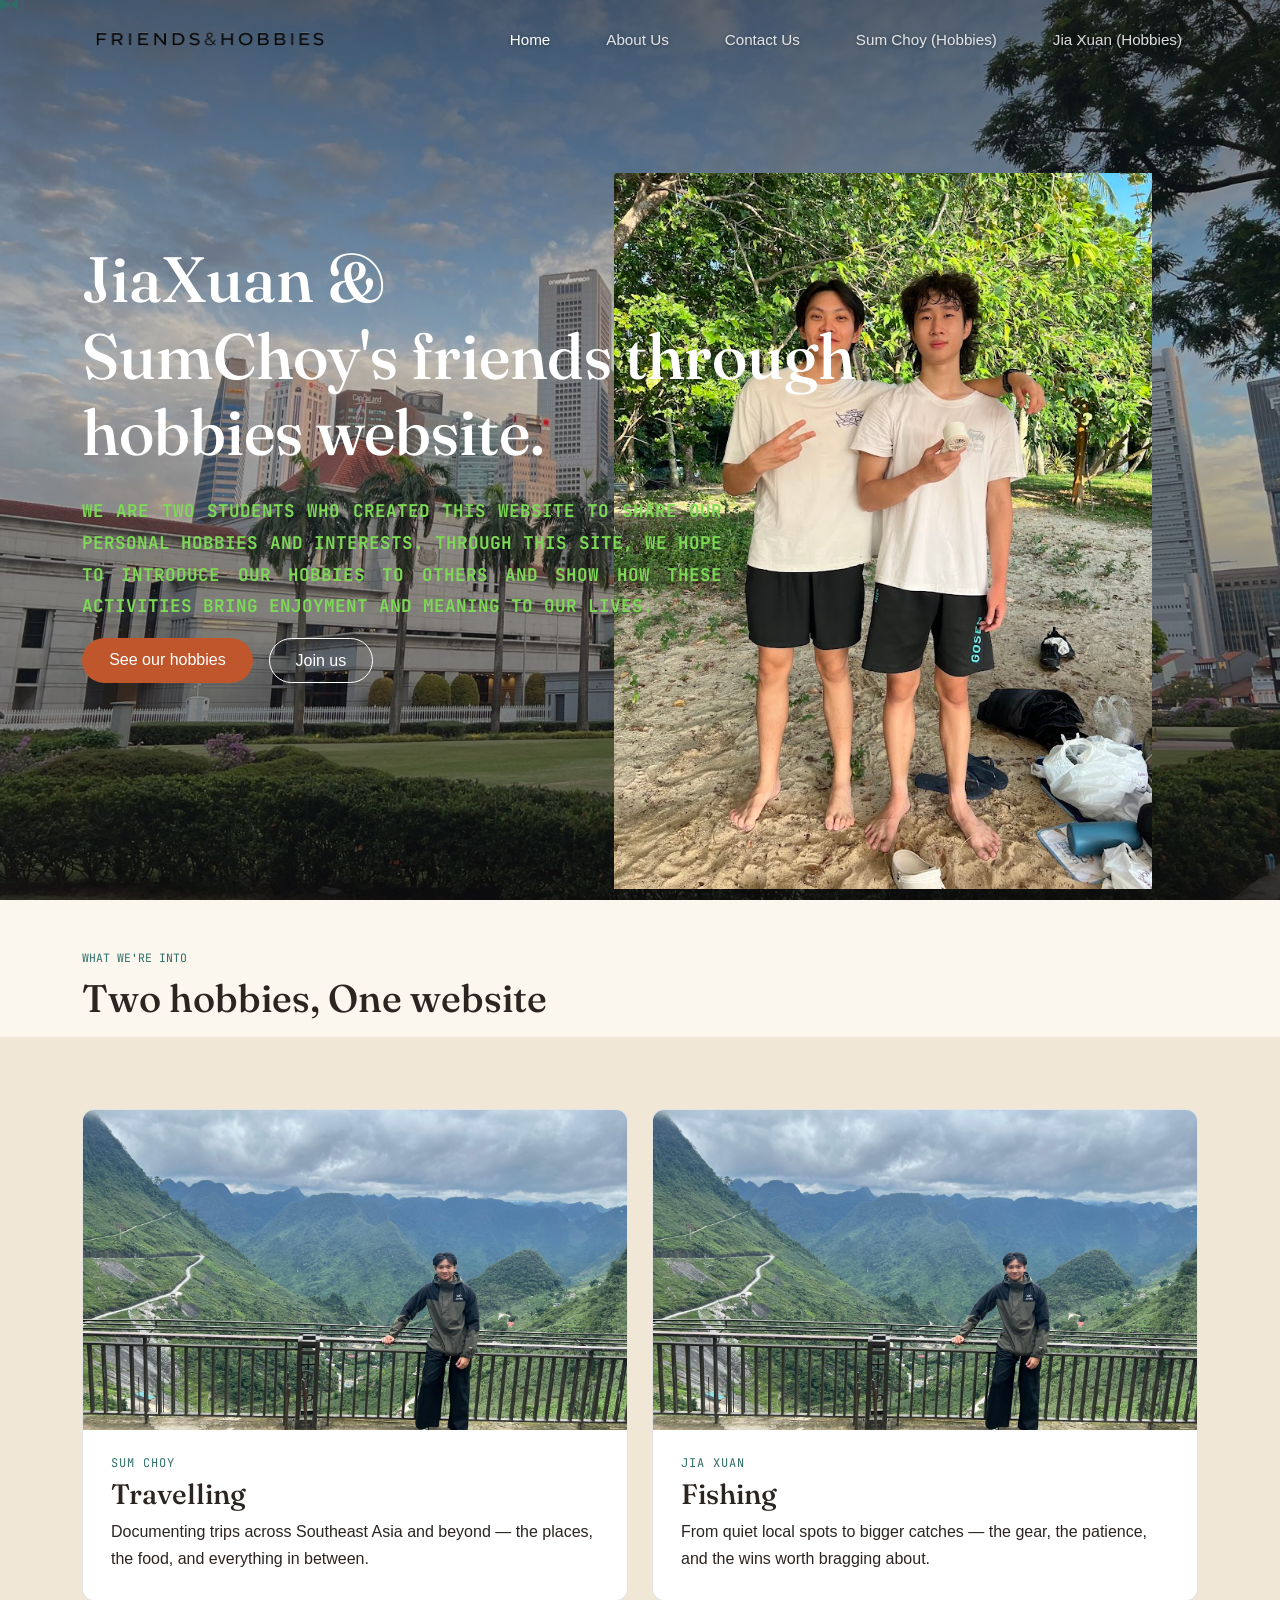
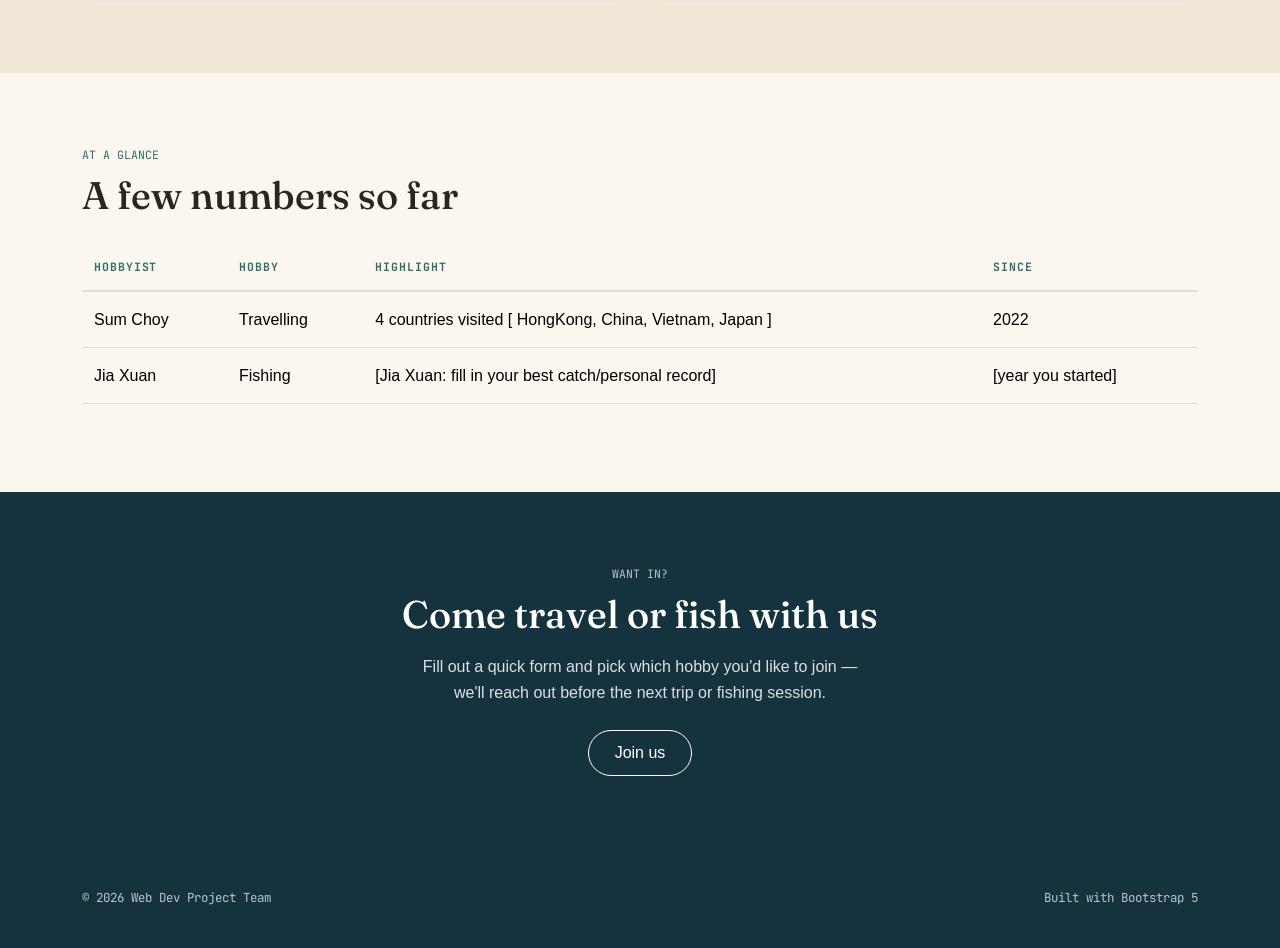
==== index.html @ ef0fe99a "sending latest website files" ====
<!DOCTYPE html>
<html lang="en">
<head>
    <meta charset="UTF-8">
    <meta name="viewport" content="width=device-width, initial-scale=1.0">
    <title>Our Travel Hobby Site</title>

    <!-- Bootstrap 5 -->
    <link href="https://cdn.jsdelivr.net/npm/bootstrap@5.3.3/dist/css/bootstrap.min.css" rel="stylesheet">
    <!-- Fonts -->
    <link rel="preconnect" href="https://fonts.googleapis.com">
    <link href="https://fonts.googleapis.com/css2?family=Fraunces:wght@500;600;700&family=Inter:wght@400;500;600&family=JetBrains+Mono:wght@400;500&display=swap" rel="stylesheet">
    <!-- This line links your HTML to your CSS stylesheet -->
    <link rel="stylesheet" href="css/style.css">
</head>
<body>

    <header>
<nav class="navbar navbar-expand-lg navbar-wl fixed-top py-3">
  <div class="container d-flex align-items-center justify-content-between">

    <!-- LOGO — top-left box -->
    <a class="navbar-brand d-flex align-items-center gap-2" href="index.html">
      <img src="assets\Logo_friends&hobbies.svg" alt="Friends & Hobbies logo" class="navbar-logo">
      
    </a>

    <button class="navbar-toggler" type="button" data-bs-toggle="collapse" data-bs-target="#navMenu" aria-label="Toggle navigation">
      <span class="navbar-toggler-icon"></span>
    </button>

    <!-- ALL NAV LINKS — grouped together in one box, top-right -->
    <div class="collapse navbar-collapse justify-content-end" id="navMenu">
      <div class="navbar-nav nav-links-group">
        <a href="index.html" class="nav-link active">Home</a>
        <a href="about.html" class="nav-link">About Us</a>
        <a href="contact.html" class="nav-link">Contact Us</a>
        <a href="sumchoy-hobbies(1).html" class="nav-link">Sum Choy (Hobbies)</a>
        <a href="jiaxuan-hobbies(1).html" class="nav-link">Jia Xuan (Hobbies)</a>
      </div>
    </div>

  </div>
</nav>
    </header>

<main>

  <!-- ===== HERO + STATS + INTRO HEADING — one continuous background ===== -->
  <div class="intro-block">

  <header class="hero-fullpage">
  <div class="hero-fullpage-overlay"></div>
  <img src="assets\jiaxuan-sumchoy.jpg" alt="Sum Choy and Jia Xuan" class="hero-photo-insert">
  <div class="container hero-fullpage-content">
    <h1 class="my-4">JiaXuan &<br>SumChoy's friends through<br>hobbies website.</h1>
    <p class="manifesto-text">
      <span>We are two students who created this website to share our
      personal hobbies and interests. Through this site, we hope to
      introduce our hobbies to others and show how these activities bring
      enjoyment and meaning to our lives.</span>
    </p>
    <div class="d-flex gap-3 flex-wrap">
      <a href="sumchoy-hobbies(1).html" class="btn btn-wl-primary">See our hobbies</a>
      <a href="contact.html" class="btn btn-wl-outline-light">Join us</a>
    </div>
  </div>
</header>

    <!-- STATS STRIP — no separate background anymore, just spacing -->
    <!-- HOBBIES INTRO -->
<div class="container pb-3 pt-5">
  <p class="eyebrow mb-2">What we're into</p>
  <h2 class="mb-0">Two hobbies, One website</h2>
</div>

</div> <!-- closes .intro-block -->

<!-- ===== HOBBY CARDS — clickable, lead to each person's page ===== -->
<section class="section section-panel">
  <div class="container">
    <div class="row g-4">

      <!-- SUM CHOY — TRAVELLING -->
      <div class="col-md-6">
        <div class="hobby-card position-relative">
          <img src="assets\sumchoy - assets\image\Vietnam\vietnam-landscape.jpeg" alt="Sum Choy travelling">
          <div class="hobby-card-body">
            <div class="loc">Sum Choy</div>
            <h3 class="mt-1 mb-2">Travelling</h3>
            <p class="text-muted-custom mb-0">
              Documenting trips across Southeast Asia and beyond — the
              places, the food, and everything in between.
            </p>
            <a href="sumchoy-hobbies(1).html" class="stretched-link"></a>
          </div>
        </div>
      </div>

      <!-- JIA XUAN — FISHING -->
      <div class="col-md-6">
        <div class="hobby-card position-relative">
          <img src="assets\sumchoy - assets\image\Vietnam\vietnam-landscape.jpeg" alt="Jia Xuan fishing">
          <div class="hobby-card-body">
            <div class="loc">Jia Xuan</div>
            <h3 class="mt-1 mb-2">Fishing</h3>
            <p class="text-muted-custom mb-0">
              From quiet local spots to bigger catches — the gear, the
              patience, and the wins worth bragging about.
            </p>
            <a href="jiaxuan-hobbies(1).html" class="stretched-link"></a>
          </div>
        </div>
      </div>

    </div>
  </div>
</section>

<!-- ===== QUICK STATS TABLE ===== -->
<section class="section">
  <div class="container">
    <p class="eyebrow mb-2">At a glance</p>
    <h2 class="mb-4">A few numbers so far</h2>
    <div class="table-responsive">
      <table class="table table-wl">
        <thead>
          <tr>
            <th scope="col">Hobbyist</th>
            <th scope="col">Hobby</th>
            <th scope="col">Highlight</th>
            <th scope="col">Since</th>
          </tr>
        </thead>
        <tbody>
          <tr>
            <td>Sum Choy</td>
            <td>Travelling</td>
            <td>4 countries visited [ HongKong, China, Vietnam, Japan ]</td>
            <td>2022</td>
          </tr>
          <tr>
            <td>Jia Xuan</td>
            <td>Fishing</td>
            <td>[Jia Xuan: fill in your best catch/personal record]</td>
            <td>[year you started]</td>
          </tr>
        </tbody>
      </table>
    </div>
  </div>
</section>

<!-- ===== JOIN CTA BANNER ===== -->
<section class="cta-banner">
  <div class="container text-center">
    <p class="eyebrow mb-2" style="color: rgba(255,255,255,0.7);">Want in?</p>
    <h2 class="mb-3" style="color: #fff;">Come travel or fish with us</h2>
    <p class="mb-4" style="color: rgba(255,255,255,0.85); max-width: 50ch; margin-left: auto; margin-right: auto;">
      Fill out a quick form and pick which hobby you'd like to join — we'll
      reach out before the next trip or fishing session.
    </p>
    <a href="contact.html" class="btn btn-wl-outline-light">Join us</a>
  </div>
</section>

</main>

<footer class="footer-wl">
    <div class="container d-flex flex-wrap justify-content-between gap-2">
      <span>&copy; 2026 Web Dev Project Team</span>
      <span>Built with Bootstrap 5</span>
    </div>
</footer>

<script src="https://cdn.jsdelivr.net/npm/bootstrap@5.3.3/dist/js/bootstrap.bundle.min.js"></script>
<script src="js/main.js"></script>
<script src="js/manifesto.js"></script>
<script src="js/nav-scramble.js"></script>
<script src="js/fish-cursor.js"></script>
</body>
</html>
---- css/style.css ----
:root {
  --bg: #FBF6EE;
  --bg-panel: #F1E7D6;
  --ink: #2B2420;
  --ink-muted: #6E6255;
  --terracotta: #C0562C;
  --teal: #2F6E68;
  --card-bg: #fff;
  --border: rgba(43,36,32,0.12);
  --nav-blue: #1F4A5C;
  --nav-blue-dark: #14333F;
  --font-display: "Fraunces", Georgia, serif;
  --font-body: "Work Sans", sans-serif;
  --font-mono: "JetBrains Mono", monospace;
}

body {
  margin: 0;
  background: var(--bg);
  color: var(--ink);
  font-family: var(--font-body);
  line-height: 1.65;
}

a { color: var(--terracotta); }

h1, h2, h3 {
  font-family: var(--font-display);
  color: var(--ink);
}
h1 { font-size: clamp(2.4rem, 5vw, 4rem); }
h2 { font-size: clamp(1.7rem, 3vw, 2.4rem); }

.eyebrow {
  font-family: var(--font-mono);
  font-size: 0.72rem;
  text-transform: uppercase;
  color: var(--teal);
}

.navbar-wl {
  height: 80px;
  overflow: visible;
  background: transparent;   /* was var(--nav-blue) */
  border-bottom: none;       /* removes the terracotta separator line */
  position: fixed;           /* floats over the photo instead of pushing content down */
}
.navbar-wl .navbar-brand { color: #fff !important; font-family: var(--font-display); }
.navbar-wl .navbar-brand span { color: #fff; }
.navbar-wl .nav-link {
  color: rgba(255,255,255,0.85) !important;
  text-shadow: 0 1px 4px rgba(0,0,0,0.4);
}
.navbar-wl .nav-link.active,
.navbar-wl .nav-link:hover { color: #fff !important; }

.hero { padding: 6.5rem 0 5rem; }

.section { padding: 4.5rem 0; }
.section-panel { background: var(--bg-panel); }

.card-wl {
  background: var(--card-bg);
  border: 1px solid var(--border);
  border-radius: 12px;
  overflow: hidden;
}
.card-wl img { width: 100%; height: 220px; object-fit: cover; }
.card-wl .card-body { padding: 1.25rem 1.4rem 1.5rem; }
.card-wl .loc { font-family: var(--font-mono); font-size: 0.72rem; color: var(--teal); }

.stat { text-align: center; }
.stat .figure { font-family: var(--font-display); font-size: 2.4rem; color: var(--terracotta); }
.stat .label { font-family: var(--font-mono); font-size: 0.72rem; color: var(--ink-muted); }

.btn-wl-primary {
  background: var(--terracotta);
  color: #fff;
  border: none;
  padding: 0.65rem 1.7rem;
  border-radius: 999px;
}
.btn-wl-outline {
  background: transparent;
  border: 1.5px solid var(--ink);
  color: var(--ink);
  padding: 0.6rem 1.6rem;
  border-radius: 999px;
}

.footer-wl {
  background: var(--nav-blue-dark);
  color: #B9C6C8;
  padding: 2.5rem 0;
  font-family: var(--font-mono);
  font-size: 0.78rem;
}

.logo-img {
  height: 150px;        /* Increased height to make it clearly visible */
  width: auto;         /* Keeps proper proportions */
  max-height: 150px;   /* Prevents navbar clipping */
  display: block;
  object-fit: contain;
}

.manifesto-text {
  font-family: var(--font-mono);
  font-weight: 700;
  text-transform: uppercase;
  text-align: justify;
  text-justify: inter-word;
  font-size: 1.1rem;
  line-height: 1.8;
  max-width: 640px;
  color: var(--ink);
}
.manifesto-text p {
  margin-bottom: 2.5rem;
  letter-spacing: -0.02em;
  opacity: 0.4;
  transition: letter-spacing 0.8s ease, opacity 0.8s ease;
}
.manifesto-text p.in-view {
  letter-spacing: 0.01em;
  opacity: 1;
}

.nav-links-group {
  display: flex;
  align-items: center;
  gap: 1.5rem;
  border: none;
  border-radius: 0;
  padding: 0;
}
.nav-links-group .nav-link {
  margin-left: 0;
  font-size: 0.95rem;
}

/* Keep the navbar itself a fixed, normal height */
.navbar-wl {
  height: 80px;
  overflow: visible; /* lets the logo poke out without stretching this bar */
}
.navbar-wl .container {
  height: 100%;
}

/* Big logo, without growing the navbar around it */
.navbar-logo {
  height: 170px;
  width: auto;
  display: block;
  position: relative;
  z-index: 10;
}

.hero-fullpage {
  position: relative;
  height: 100vh;
  width: 100%;
  background-image: url("../assets/singapore-landscape.jpeg");
  background-size: cover;
  background-position: center;
  display: flex;
  align-items: center;
  overflow: hidden;
}

.hero-fullpage-overlay {
  position: absolute;
  inset: 0;
  background: linear-gradient(180deg, rgba(20,15,10,0.55) 0%, rgba(20,15,10,0.25) 40%, rgba(20,15,10,0.6) 100%);
  z-index: 1;
}

.hero-fullpage-content {
  position: relative;
  z-index: 2;
  color: #fff;
}
.hero-fullpage-content h1 { color: #fff; }
.hero-fullpage-content .stamp {
  color: #fff;
  border-color: rgba(255,255,255,0.6);
}

.btn-wl-outline-light {
  background: transparent;
  border: 1.5px solid #fff;
  color: #fff;
  padding: 0.6rem 1.6rem;
  border-radius: 999px;
}
.btn-wl-outline-light:hover {
  border-color: var(--terracotta);
  color: var(--terracotta);
}

/* Photo positioned roughly where the buildings sit, right side of hero */
.hero-photo-insert {
  position: absolute;
  right: 10%;
  bottom: 0;
  height: 82%;
  width: auto;
  max-width: 42%;
  object-fit: contain;
  z-index: 2;
}

/* Make sure text stays above both the overlay and the inserted photo */
.hero-fullpage-content {
  z-index: 3;
}
.hero-fullpage-content .manifesto-text,
.hero-fullpage-content .manifesto-text p {
  color: #7ED957; /* light green */
}

.hobby-card {
  background: var(--card-bg);
  border: 1px solid var(--border);
  border-radius: 12px;
  overflow: hidden;
  transition: transform .2s ease, box-shadow .2s ease;
}
.hobby-card:hover {
  transform: translateY(-4px);
  box-shadow: 0 14px 32px rgba(43, 36, 32, 0.14);
}
.hobby-card img {
  width: 100%;
  height: 320px;
  object-fit: cover;
  display: block;
}
.hobby-card-body {
  padding: 1.5rem 1.75rem 1.75rem;
}
.hobby-card .loc {
  font-family: var(--font-mono);
  font-size: 0.75rem;
  text-transform: uppercase;
  letter-spacing: 0.08em;
  color: var(--teal);
}
.table-wl {
  --bs-table-bg: transparent;
  color: var(--ink);
}
.table-wl thead th {
  font-family: var(--font-mono);
  font-size: 0.72rem;
  letter-spacing: 0.08em;
  text-transform: uppercase;
  color: var(--teal);
  border-bottom: 2px solid var(--border);
}
.table-wl td, .table-wl th {
  border-color: var(--border);
  vertical-align: middle;
  padding: 0.9rem 0.75rem;
}

.cta-banner {
  background: var(--nav-blue-dark);
  padding: 4.5rem 0;
}
/* Default nav state — light text over the hero photo */
.navbar-wl {
  transition: background-color 0.3s ease;
}

/* Once scrolled past the hero — dark text + subtle background so it stays readable */
.navbar-wl {
  transition: background-color 0.3s ease;
}

.navbar-wl--scrolled {
  background-color: rgba(251, 246, 238, 0.92) !important;
  backdrop-filter: blur(6px);
}
.navbar-wl--scrolled .navbar-brand,
.navbar-wl--scrolled .navbar-brand span {
  color: var(--ink) !important;
}
.navbar-wl--scrolled .nav-link {
  color: var(--ink) !important;
  text-shadow: none;
}
.navbar-wl--scrolled .nav-link:hover,
.navbar-wl--scrolled .nav-link.active {
  color: var(--terracotta) !important;
}

.scramble-char {
  color: var(--terracotta);
}
.nav-links-group .nav-link {
  display: inline-block;
  text-decoration: none;
}
.nav-links-group .nav-link:hover,
.nav-links-group .nav-link:focus {
  text-decoration: none;
}
.scramble-char {
  color: var(--terracotta);
  font-family: var(--font-mono);
  text-decoration: none;
}
.nav-links-group .nav-link {
  display: inline-block;
  text-decoration: none;
  white-space: nowrap;
  overflow: hidden;
  box-sizing: content-box;
}

/* Hide the default cursor site-wide while the fish cursor is active */
.fish-cursor-active,
.fish-cursor-active * {
  cursor: none !important;
}

.fish-cursor {
  position: fixed;
  top: 0;
  left: 0;
  pointer-events: none;
  z-index: 9999;
  will-change: transform;
}

.water-droplet {
  position: fixed;
  top: 0;
  left: 0;
  width: 6px;
  height: 6px;
  background: rgba(47, 110, 104, 0.5); /* your --teal color */
  border-radius: 50%;
  pointer-events: none;
  z-index: 9998;
  transform: translate(-50%, -50%);
  animation: droplet-fade 0.9s ease-out forwards;
}

@keyframes droplet-fade {
  0% {
    opacity: 0.7;
    transform: translate(-50%, -50%) scale(1);
  }
  100% {
    opacity: 0;
    transform: translate(-50%, -50%) scale(0.2);
  }
}
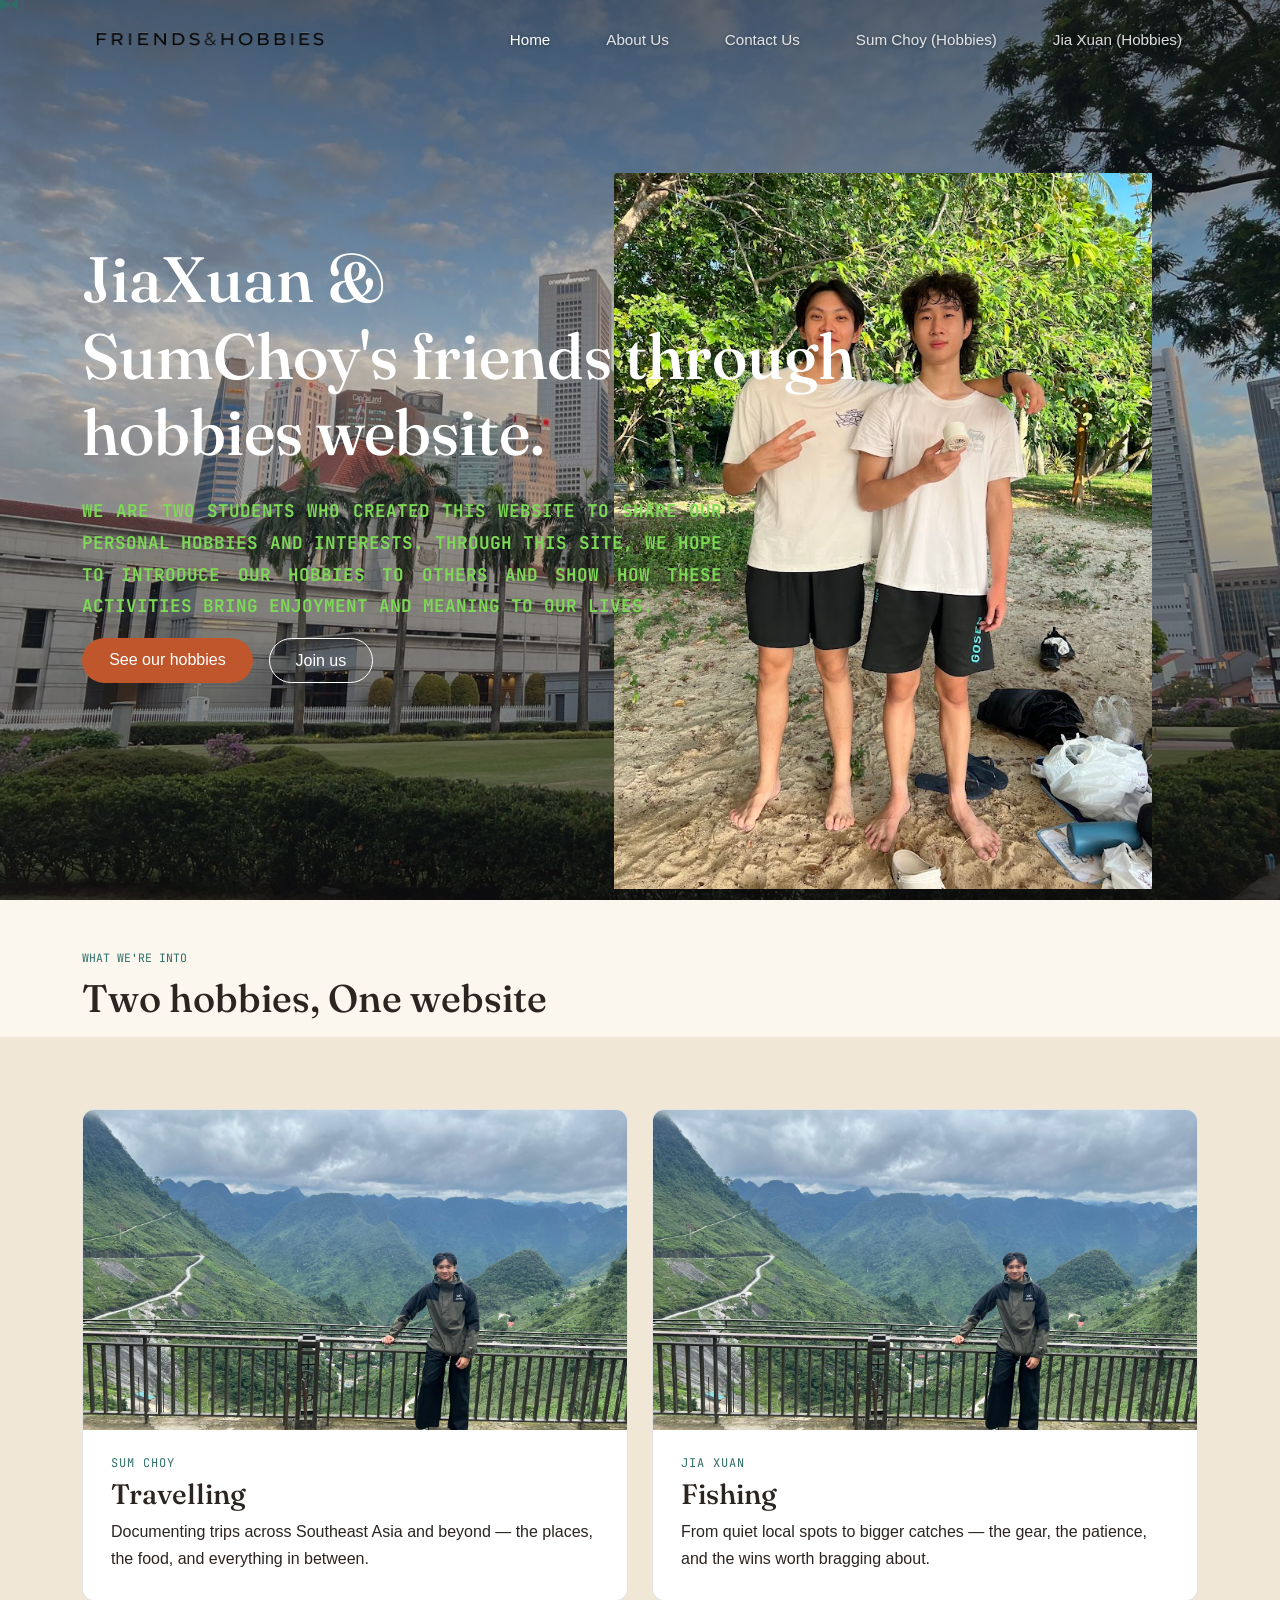
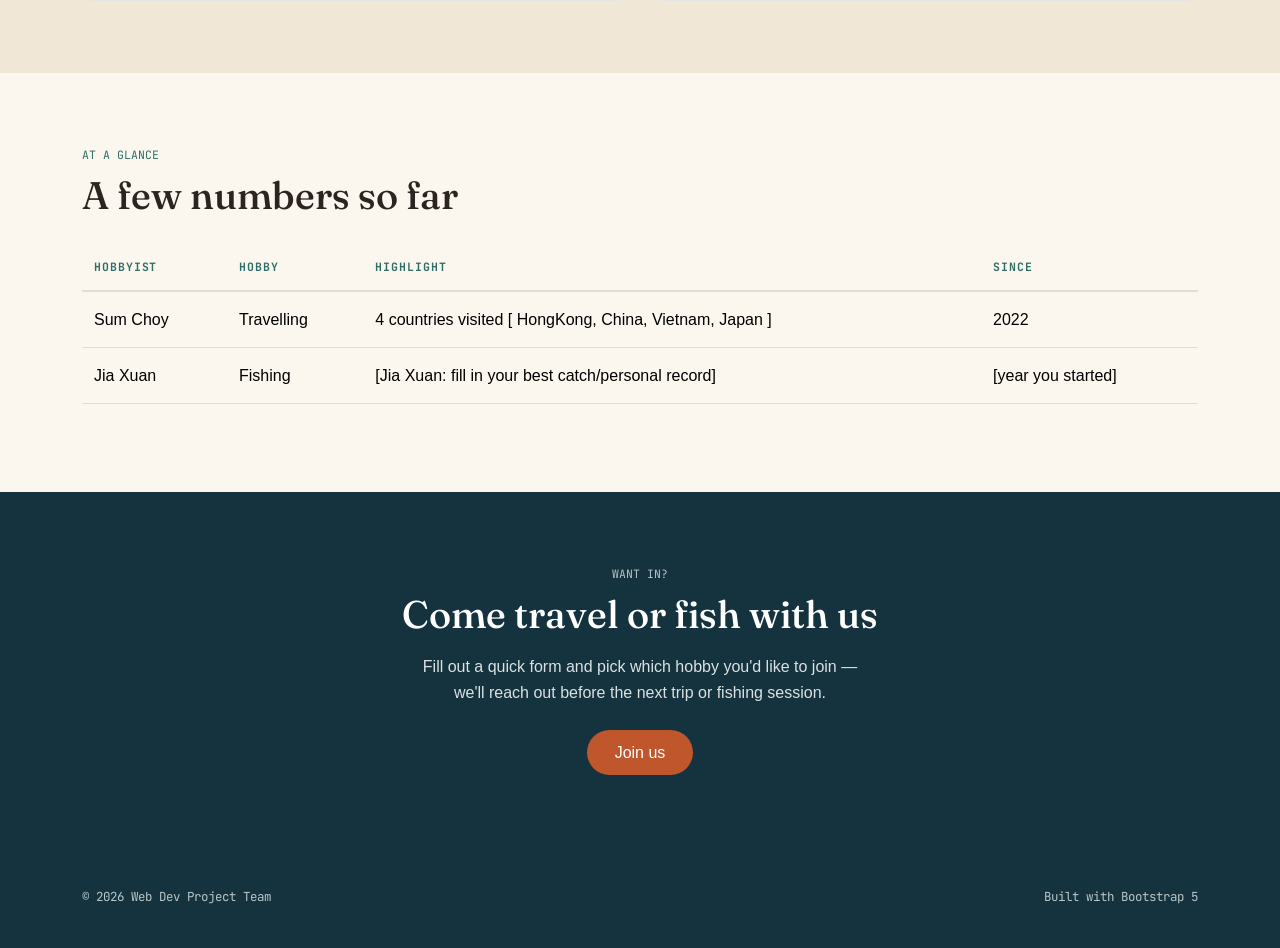
==== commit c5e9da7d: "sending latest website files" ====
--- a/index.html
+++ b/index.html
@@ -160,7 +160,7 @@
       Fill out a quick form and pick which hobby you'd like to join — we'll
       reach out before the next trip or fishing session.
     </p>
-    <a href="contact.html" class="btn btn-wl-outline-light">Join us</a>
+    <a href="contact.html" class="btn btn-wl-primary">Join us</a>
   </div>
 </section>
 
--- a/css/style.css
+++ b/css/style.css
@@ -79,6 +79,16 @@
   border: none;
   padding: 0.65rem 1.7rem;
   border-radius: 999px;
+  transition: transform 0.15s ease, box-shadow 0.15s ease;
+}
+.btn-wl-primary:hover,
+.btn-wl-primary:focus,
+.btn-wl-primary:active {
+  background: var(--terracotta);
+  color: #fff !important;
+  border: none;
+  transform: translateY(-2px);
+  box-shadow: 0 8px 20px rgba(192, 86, 44, 0.35);
 }
 .btn-wl-outline {
   background: transparent;
@@ -358,4 +368,23 @@
     opacity: 0;
     transform: translate(-50%, -50%) scale(0.2);
   }
+}
+.navbar-wl--static {
+  background-color: rgba(251, 246, 238, 0.92) !important;
+  backdrop-filter: blur(6px);
+}
+.navbar-wl--static .navbar-brand,
+.navbar-wl--static .navbar-brand span {
+  color: var(--ink) !important;
+}
+.navbar-wl--static .nav-link {
+  color: var(--ink) !important;
+  text-shadow: none;
+}
+.navbar-wl--static .nav-link:hover,
+.navbar-wl--static .nav-link.active {
+  color: var(--terracotta) !important;
+}
+.hero.page-hero {
+  padding-top: 9rem;
 }
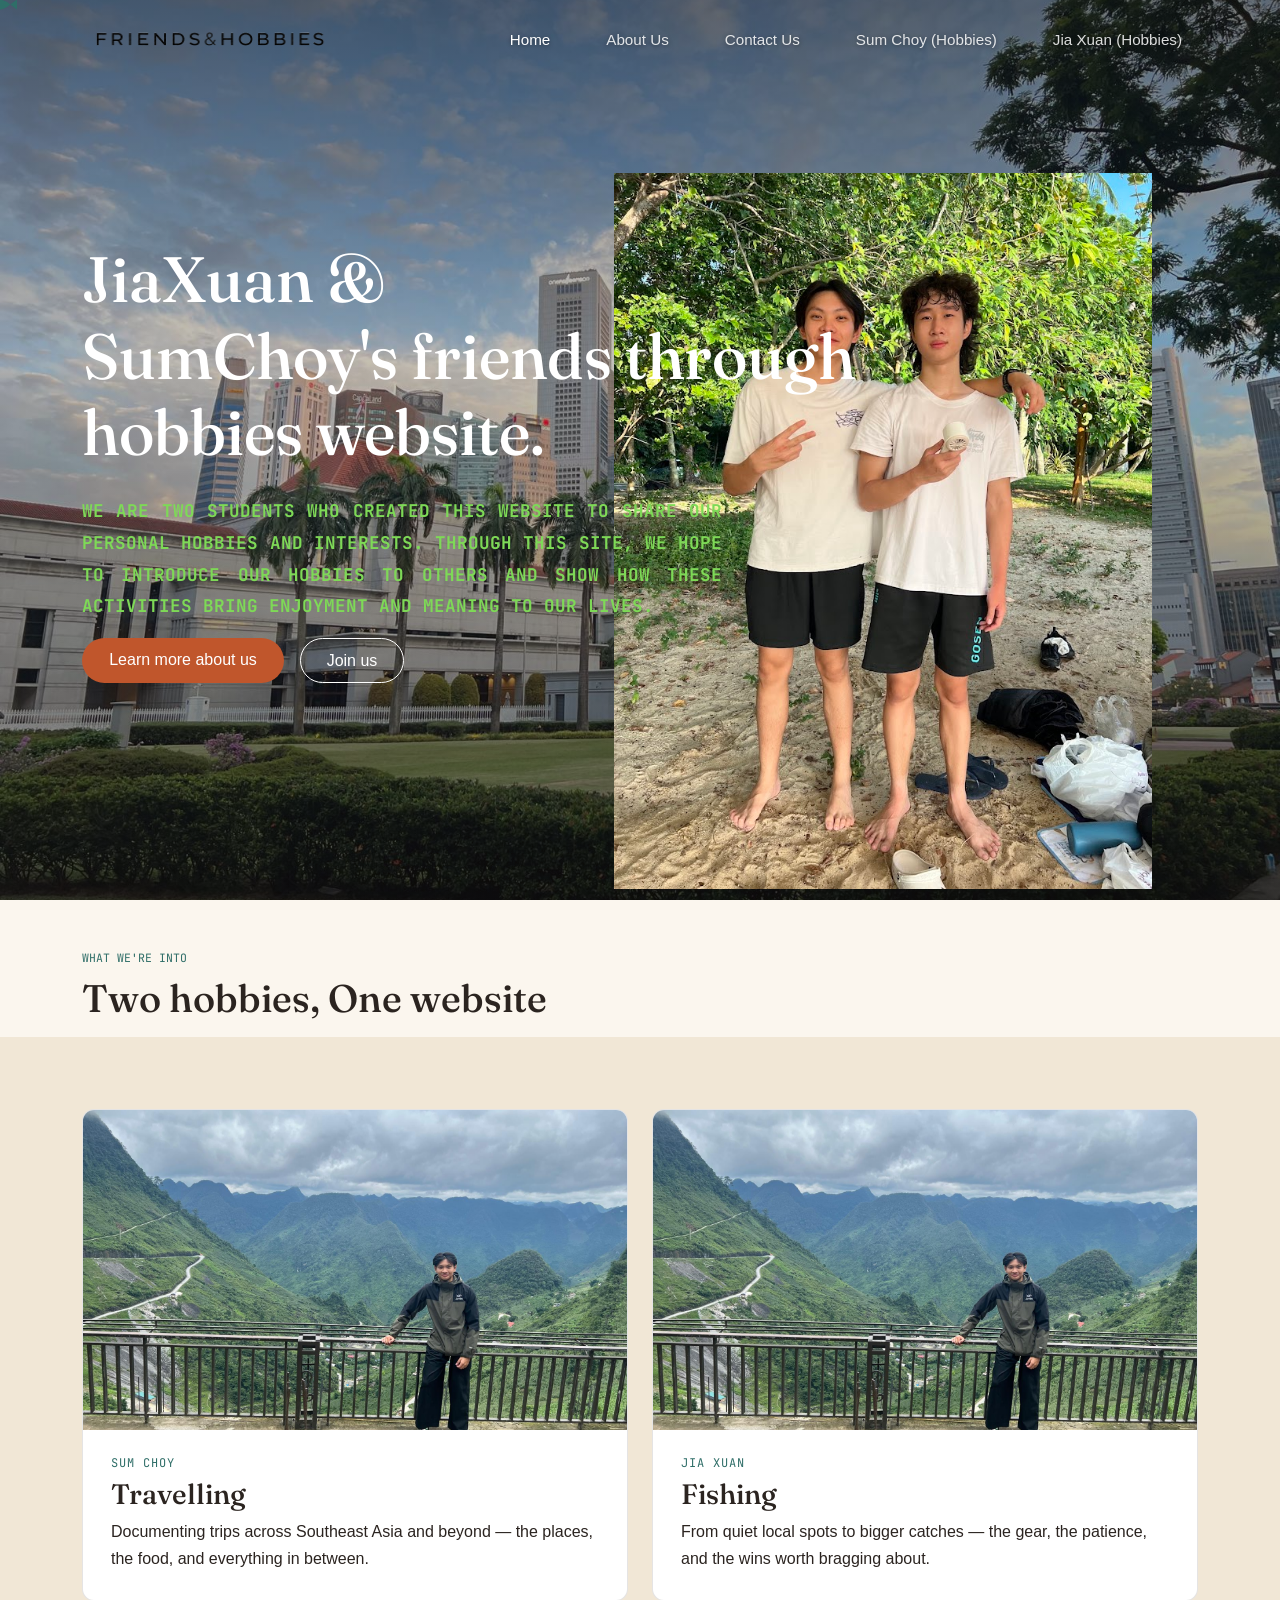
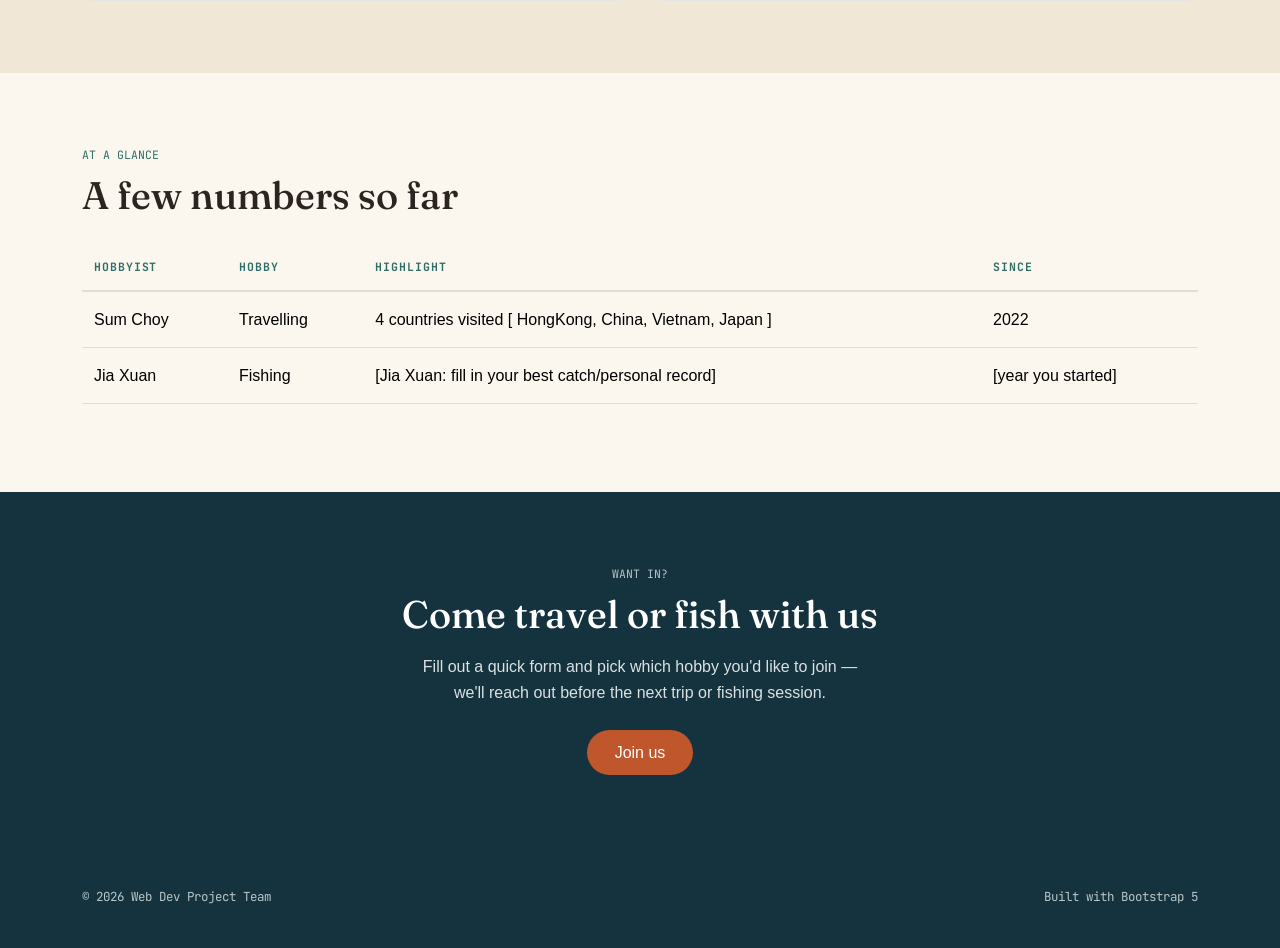
==== commit 14c873ff: "sending latest website files" ====
--- a/index.html
+++ b/index.html
@@ -61,7 +61,7 @@
       enjoyment and meaning to our lives.</span>
     </p>
     <div class="d-flex gap-3 flex-wrap">
-      <a href="sumchoy-hobbies(1).html" class="btn btn-wl-primary">See our hobbies</a>
+      <a href="about.html" class="btn btn-wl-primary">Learn more about us</a>
       <a href="contact.html" class="btn btn-wl-outline-light">Join us</a>
     </div>
   </div>
@@ -84,7 +84,7 @@
       <!-- SUM CHOY — TRAVELLING -->
       <div class="col-md-6">
         <div class="hobby-card position-relative">
-          <img src="assets\sumchoy - assets\image\Vietnam\vietnam-landscape.jpeg" alt="Sum Choy travelling">
+          <img src="assets\sumchoy-assets\image\vietnam\vietnam-landscape.jpeg" alt="Sum Choy travelling">
           <div class="hobby-card-body">
             <div class="loc">Sum Choy</div>
             <h3 class="mt-1 mb-2">Travelling</h3>
@@ -100,7 +100,7 @@
       <!-- JIA XUAN — FISHING -->
       <div class="col-md-6">
         <div class="hobby-card position-relative">
-          <img src="assets\sumchoy - assets\image\Vietnam\vietnam-landscape.jpeg" alt="Jia Xuan fishing">
+          <img src="assets\sumchoy-assets\image\vietnam\vietnam-landscape.jpeg" alt="Jia Xuan fishing">
           <div class="hobby-card-body">
             <div class="loc">Jia Xuan</div>
             <h3 class="mt-1 mb-2">Fishing</h3>
--- a/css/style.css
+++ b/css/style.css
@@ -387,4 +387,195 @@
 }
 .hero.page-hero {
   padding-top: 9rem;
-}+}
+.profile-photo {
+  width: 100%;
+  height: 420px;
+  object-fit: cover;
+  border-radius: 16px;
+  border: 1px solid var(--border);
+}
+
+.profile-tags {
+  display: flex;
+  flex-wrap: wrap;
+  gap: 0.5rem;
+}
+.profile-tag {
+  font-family: var(--font-mono);
+  font-size: 0.72rem;
+  letter-spacing: 0.05em;
+  text-transform: uppercase;
+  color: var(--teal);
+  border: 1px solid var(--border);
+  border-radius: 999px;
+  padding: 0.3rem 0.9rem;
+}
+.carousel-photo {
+  height: 420px;
+  object-fit: cover;
+}
+
+.country-slider .carousel-control-prev,
+.country-slider .carousel-control-next {
+  width: 48px;
+  opacity: 1;
+}
+.carousel-arrow {
+  display: inline-flex;
+  align-items: center;
+  justify-content: center;
+  width: 36px;
+  height: 36px;
+  background: rgba(0,0,0,0.35);
+  color: #fff;
+  border-radius: 50%;
+  font-size: 1.5rem;
+  line-height: 1;
+}
+.carousel-arrow:hover {
+  background: var(--terracotta);
+}
+.country-label {
+  font-family: var(--font-mono);
+  text-transform: uppercase;
+  letter-spacing: 0.02em;
+  color: var(--ink);
+  font-size: clamp(1.7rem, 3vw, 2.4rem); /* matches your h2 size */
+  font-weight: 600;
+  margin-bottom: 0.75rem;
+}
+
+.country-photo-frame {
+  position: relative;
+  border-radius: 16px;
+  overflow: hidden;
+}
+.country-photo-frame .carousel-photo {
+  width: 100%;
+  height: 420px;
+  object-fit: cover;
+  display: block;
+}
+
+.carousel-arrow-btn {
+  position: absolute;
+  top: 50%;
+  transform: translateY(-50%);
+  width: 40px;
+  height: 40px;
+  border-radius: 50%;
+  border: none;
+  background: rgba(0,0,0,0.4);
+  color: #fff;
+  font-size: 1.5rem;
+  line-height: 1;
+  cursor: pointer;
+}
+.carousel-arrow-btn:hover { background: var(--terracotta); }
+.carousel-arrow-btn.prev { left: 12px; }
+.carousel-arrow-btn.next { right: 12px; }
+.carousel-photo {
+  transition: opacity 0.4s ease;
+}
+.carousel-photo.fading {
+  opacity: 0;
+}
+
+.country-tabs {
+  display: flex;
+  gap: 0.5rem;
+  flex-wrap: wrap;
+  margin-top: 0.9rem;
+}
+.country-tab {
+  font-family: var(--font-mono);
+  font-size: 0.7rem;
+  letter-spacing: 0.05em;
+  text-transform: uppercase;
+  background: transparent;
+  border: 1px solid var(--border);
+  color: var(--ink-muted);
+  border-radius: 999px;
+  padding: 0.35rem 0.9rem;
+  cursor: pointer;
+  transition: all 0.2s ease;
+}
+.country-tab:hover {
+  border-color: var(--terracotta);
+  color: var(--terracotta);
+}
+.country-tab.active {
+  background: var(--terracotta);
+  border-color: var(--terracotta);
+  color: #fff;
+}
+.country-title-row {
+  display: flex;
+  align-items: center;
+  gap: 0.9rem;
+  margin-bottom: 0.75rem;
+}
+.country-title-row .country-label {
+  margin-bottom: 0;
+}
+.country-title-arrow {
+  background: none;
+  border: none;
+  color: var(--ink-muted);
+  font-size: 1.6rem;
+  line-height: 1;
+  cursor: pointer;
+  padding: 0 0.2rem;
+  transition: color 0.15s ease;
+}
+.country-title-arrow:hover {
+  color: var(--terracotta);
+}
+.map-frame {
+  background: var(--bg-panel);
+  border-radius: 20px;
+  padding: 1.5rem;
+}
+.world-map-svg { width: 100%; height: auto; display: block; }
+.map-landmass { fill: var(--card-bg); stroke: var(--border); stroke-width: 2; }
+
+.map-pin { cursor: pointer; }
+.pin-dot { fill: var(--terracotta); transition: r 0.2s ease; }
+.map-pin:hover .pin-dot, .map-pin.active .pin-dot { r: 9; }
+.pin-pulse {
+  fill: var(--terracotta);
+  opacity: 0.25;
+  animation: pin-pulse 2s ease-out infinite;
+  transform-origin: center;
+}
+@keyframes pin-pulse {
+  0% { transform: scale(0.6); opacity: 0.4; }
+  100% { transform: scale(1.8); opacity: 0; }
+}
+
+.map-details-panel {
+  background: var(--card-bg);
+  border: 1px solid var(--border);
+  border-radius: 16px;
+  padding: 1.75rem;
+}
+.map-details-photo {
+  width: 100%;
+  height: 220px;
+  object-fit: cover;
+  border-radius: 12px;
+  margin-top: 0.5rem;
+  transition: opacity 0.3s ease;
+}
+.map-details-photo.fading { opacity: 0; }
+
+.gallery-thumb {
+  width: 100%;
+  height: 180px;
+  object-fit: cover;
+  border-radius: 10px;
+  cursor: pointer;
+  transition: transform 0.2s ease;
+}
+.gallery-thumb:hover { transform: scale(1.03); }
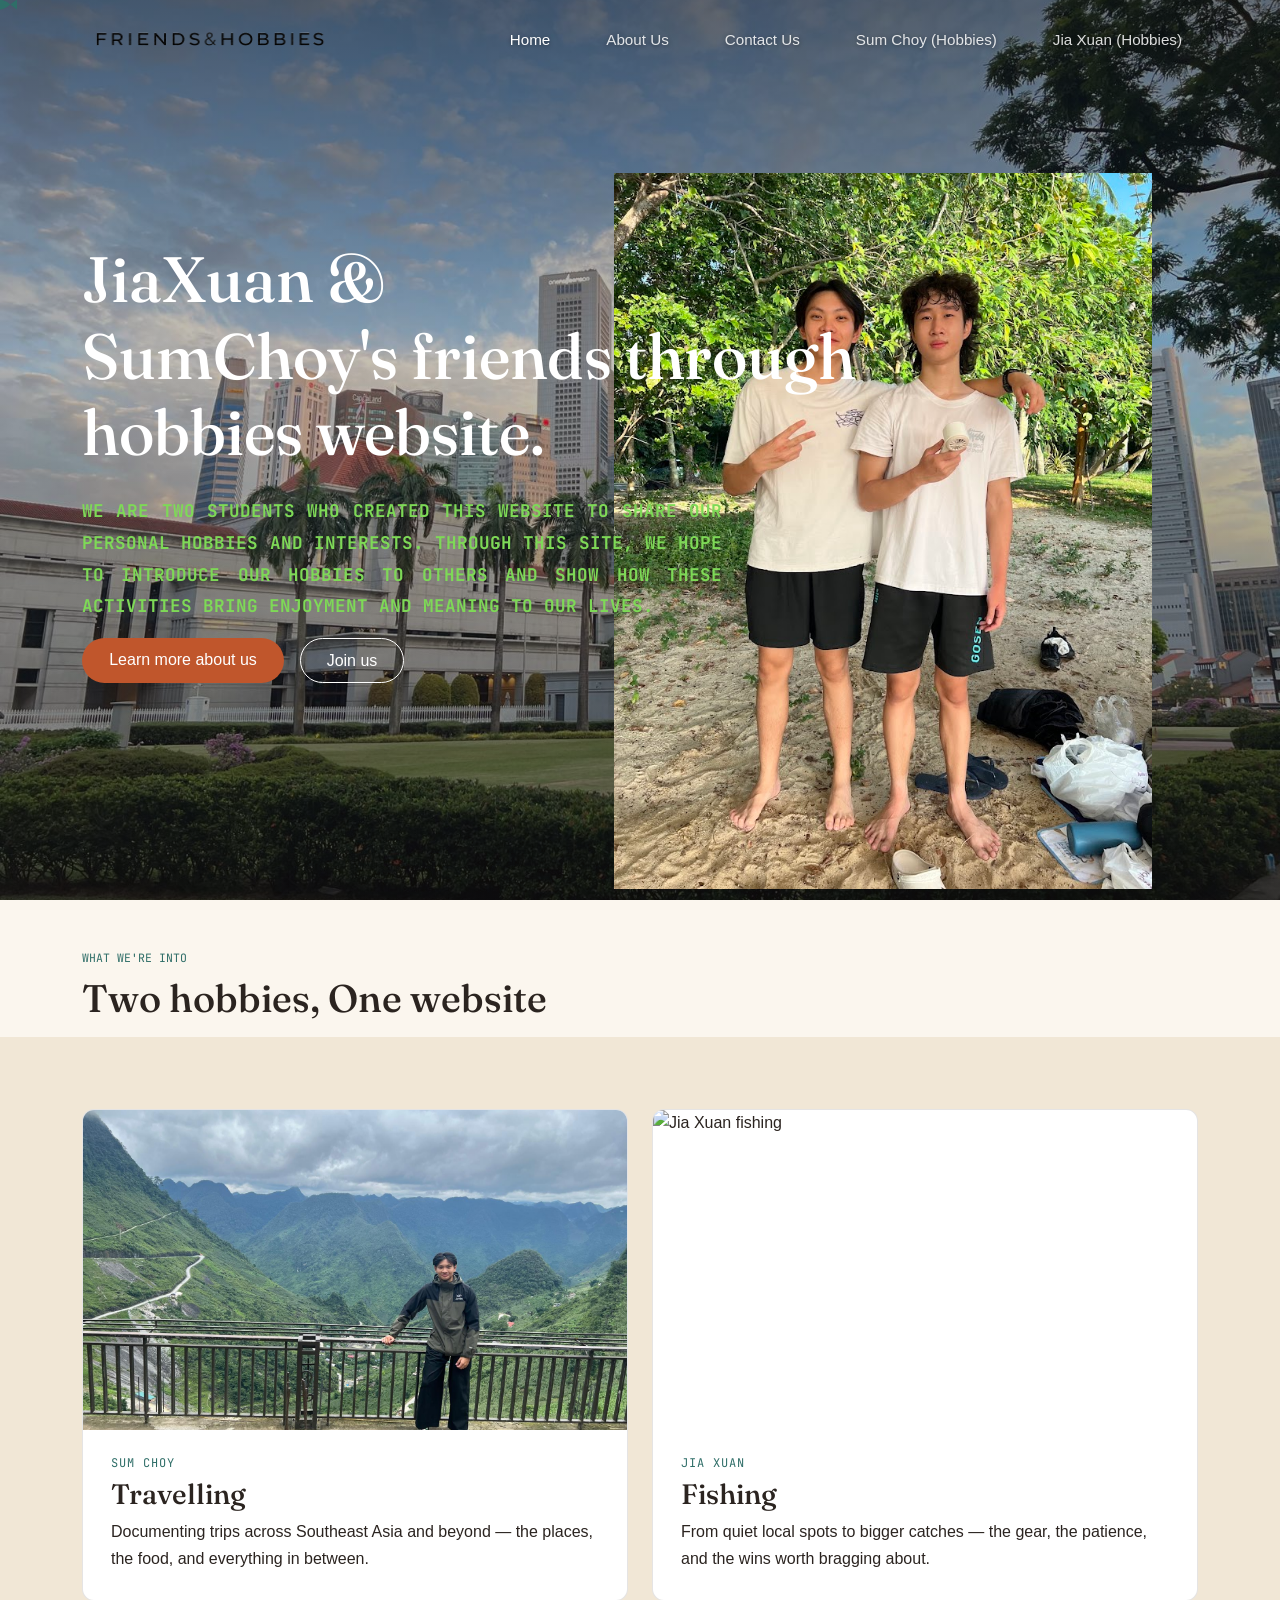
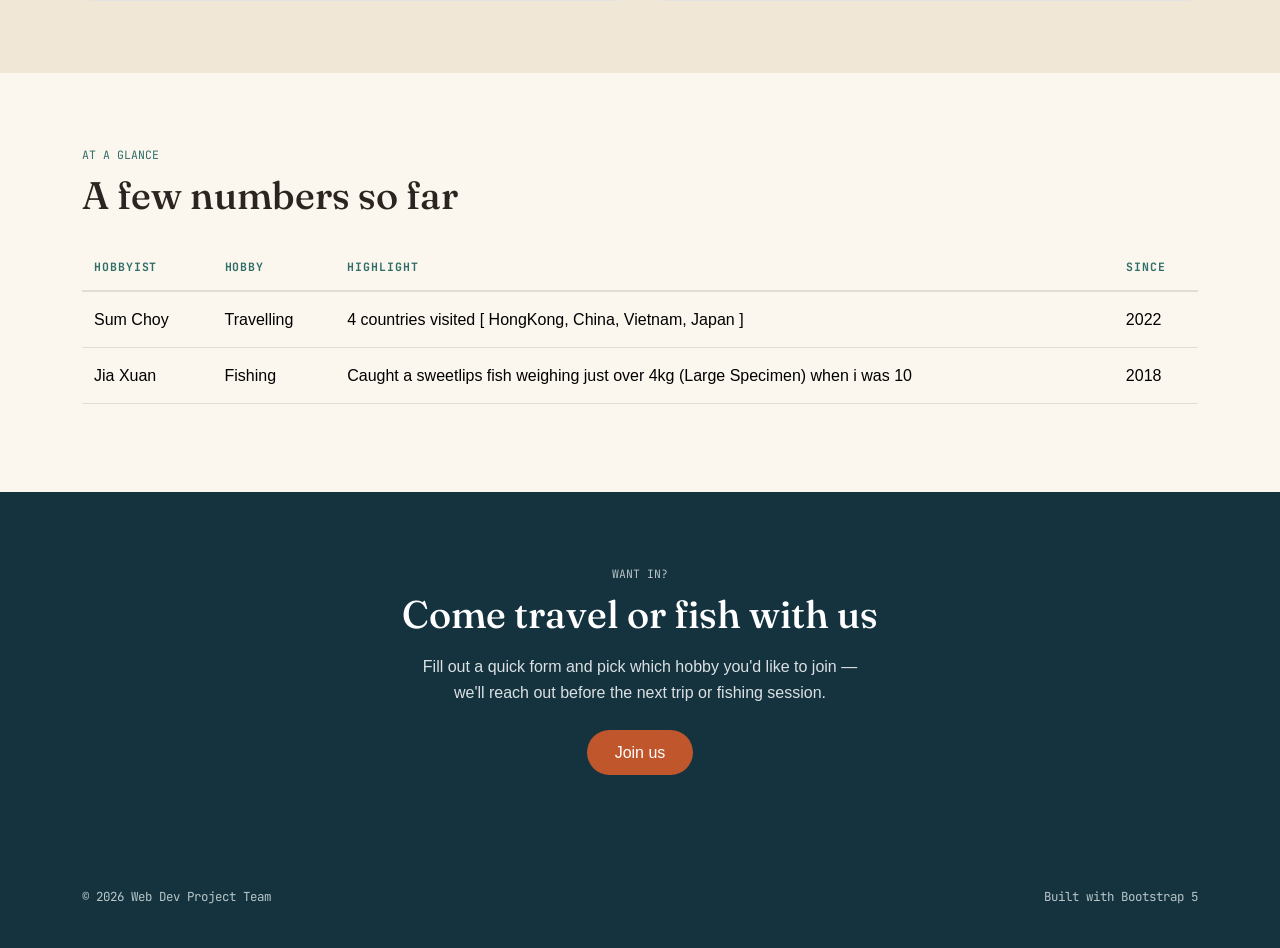
==== commit 228d1199: "Type a short description of what you changed here" ====
--- a/index.html
+++ b/index.html
@@ -100,7 +100,7 @@
       <!-- JIA XUAN — FISHING -->
       <div class="col-md-6">
         <div class="hobby-card position-relative">
-          <img src="assets\sumchoy-assets\image\vietnam\vietnam-landscape.jpeg" alt="Jia Xuan fishing">
+          <img src="C:\Users\kashl\Downloads\UI UX assignment website\Hobby-site-SumChoy-JiaXuan\assets\jiaxuan -assets\sweetlips.jpeg" alt="Jia Xuan fishing">
           <div class="hobby-card-body">
             <div class="loc">Jia Xuan</div>
             <h3 class="mt-1 mb-2">Fishing</h3>
@@ -142,8 +142,8 @@
           <tr>
             <td>Jia Xuan</td>
             <td>Fishing</td>
-            <td>[Jia Xuan: fill in your best catch/personal record]</td>
-            <td>[year you started]</td>
+            <td>Caught a sweetlips fish weighing just over 4kg (Large Specimen) when i was 10</td>
+            <td>2018</td>
           </tr>
         </tbody>
       </table>
--- a/css/style.css
+++ b/css/style.css
@@ -501,24 +501,11 @@
   cursor: pointer;
   transition: all 0.2s ease;
 }
-.country-tab:hover {
-  border-color: var(--terracotta);
-  color: var(--terracotta);
-}
-.country-tab.active {
-  background: var(--terracotta);
-  border-color: var(--terracotta);
-  color: #fff;
-}
-.country-title-row {
-  display: flex;
-  align-items: center;
-  gap: 0.9rem;
-  margin-bottom: 0.75rem;
-}
-.country-title-row .country-label {
-  margin-bottom: 0;
-}
+.country-tab:hover { border-color: var(--terracotta); color: var(--terracotta); }
+.country-tab.active { background: var(--terracotta); border-color: var(--terracotta); color: #fff; }
+
+.country-title-row { display: flex; align-items: center; gap: 0.9rem; margin-bottom: 0.75rem; }
+.country-title-row .country-label { margin-bottom: 0; }
 .country-title-arrow {
   background: none;
   border: none;
@@ -529,30 +516,53 @@
   padding: 0 0.2rem;
   transition: color 0.15s ease;
 }
-.country-title-arrow:hover {
-  color: var(--terracotta);
-}
+.country-title-arrow:hover { color: var(--terracotta); }
+
 .map-frame {
   background: var(--bg-panel);
   border-radius: 20px;
   padding: 1.5rem;
-}
-.world-map-svg { width: 100%; height: auto; display: block; }
-.map-landmass { fill: var(--card-bg); stroke: var(--border); stroke-width: 2; }
-
-.map-pin { cursor: pointer; }
-.pin-dot { fill: var(--terracotta); transition: r 0.2s ease; }
-.map-pin:hover .pin-dot, .map-pin.active .pin-dot { r: 9; }
-.pin-pulse {
+  display: flex;
+  justify-content: center;
+}
+.world-map-svg { width: 100%; max-width: 460px; height: auto; display: block; }
+
+/* Pins: scale the WHOLE group together using each pin's own transform-origin
+   (set inline in the HTML), instead of scaling just the teardrop shape —
+   this is the fix for the pin/hole splitting-apart bug. */
+.map-pin {
+  cursor: pointer;
+  position: relative;
+  transition: transform 0.15s ease;
+}
+.map-pin:hover,
+.map-pin.active {
+  transform: scale(1.15);
+}
+.pin-shape {
   fill: var(--terracotta);
-  opacity: 0.25;
-  animation: pin-pulse 2s ease-out infinite;
-  transform-origin: center;
-}
-@keyframes pin-pulse {
-  0% { transform: scale(0.6); opacity: 0.4; }
-  100% { transform: scale(1.8); opacity: 0; }
-}
+  stroke: #fff;
+  stroke-width: 1.5;
+}
+.pin-shape-hole { fill: #fff; }
+
+.pin-tooltip { opacity: 0; pointer-events: none; transition: opacity 0.15s ease; }
+.map-pin:hover .pin-tooltip,
+.map-pin:focus .pin-tooltip { opacity: 1; }
+.pin-tooltip-bg { fill: var(--ink); }
+.pin-tooltip-text {
+  fill: #fff;
+  font-family: var(--font-mono);
+  font-size: 11px;
+  text-transform: uppercase;
+  letter-spacing: 0.05em;
+}
+
+/* Earthy globe palette */
+.globe-sphere { fill: #DCEBD8; stroke: var(--border); stroke-width: 1.5; }
+.globe-grid { fill: none; stroke: rgba(122, 92, 58, 0.22); stroke-width: 1; }
+.globe-landmass--green { fill: #7FA65A; opacity: 0.85; }
+.globe-landmass--brown { fill: #B98B5E; opacity: 0.85; }
 
 .map-details-panel {
   background: var(--card-bg);
@@ -560,22 +570,98 @@
   border-radius: 16px;
   padding: 1.75rem;
 }
-.map-details-photo {
+
+.gallery-thumb {
+  border-radius: 10px;
+  cursor: pointer;
+  object-fit: cover;
+}
+
+/* Video panel */
+.video-panel {
+  background: var(--card-bg);
+  border: 1px solid var(--border);
+  border-radius: 16px;
+  padding: 1rem;
+  height: 100%;
+  display: flex;
+  flex-direction: column;
+}
+.video-panel-media {
   width: 100%;
-  height: 220px;
+  height: 320px;
   object-fit: cover;
   border-radius: 12px;
-  margin-top: 0.5rem;
-  transition: opacity 0.3s ease;
-}
-.map-details-photo.fading { opacity: 0; }
-
-.gallery-thumb {
-  width: 100%;
-  height: 180px;
-  object-fit: cover;
-  border-radius: 10px;
+  background: #000;
+}
+.video-panel-caption {
+  font-family: var(--font-mono);
+  font-size: 0.78rem;
+  color: var(--ink-muted);
+  text-transform: uppercase;
+  letter-spacing: 0.04em;
+  margin: 0.75rem 0 0;
+}
+
+/* Gallery — slow continuous horizontal auto-slide */
+.gallery-marquee-viewport { overflow: hidden; width: 100%; }
+.gallery-marquee-track {
+  display: flex;
+  gap: 1rem;
+  width: max-content;
+  animation: gallery-slide 30s linear infinite;
+}
+.gallery-marquee-track:hover { animation-play-state: paused; }
+@keyframes gallery-slide {
+  from { transform: translateX(0); }
+  to { transform: translateX(-50%); }
+}
+.gallery-marquee-track .gallery-thumb {
+  width: 260px;
+  height: 190px;
+  flex-shrink: 0;
+}
+.video-wrapper { position: relative; }
+.video-unmute-btn {
+  position: absolute;
+  bottom: 12px;
+  right: 12px;
+  width: 38px;
+  height: 38px;
+  border-radius: 50%;
+  border: none;
+  background: rgba(0,0,0,0.55);
+  color: #fff;
+  font-size: 1rem;
   cursor: pointer;
-  transition: transform 0.2s ease;
-}
-.gallery-thumb:hover { transform: scale(1.03); }+}
+.video-unmute-btn:hover { background: var(--terracotta); }
+.video-panel-hint {
+  font-family: var(--font-mono);
+  font-size: 0.78rem;
+  color: var(--ink-muted);
+  text-transform: uppercase;
+  letter-spacing: 0.04em;
+  margin: 0 0 0.6rem;
+}
+.globe-hint {
+  font-family: var(--font-mono);
+  font-size: 0.78rem;
+  color: var(--ink-muted);
+  text-transform: uppercase;
+  letter-spacing: 0.04em;
+  margin: 0 0 0.6rem;
+  text-align: center;
+}
+.travel-hero {
+  position: relative;
+  background-image: url("assets/sumchoy-assets/image/fun-facts-about-me/nature-landscape.jpeg");
+  background-size: cover;
+  background-position: center;
+  overflow: hidden;
+}
+.travel-hero-overlay {
+  position: absolute;
+  inset: 0;
+  background: linear-gradient(180deg, rgba(20,15,10,0.6), rgba(20,15,10,0.35));
+}
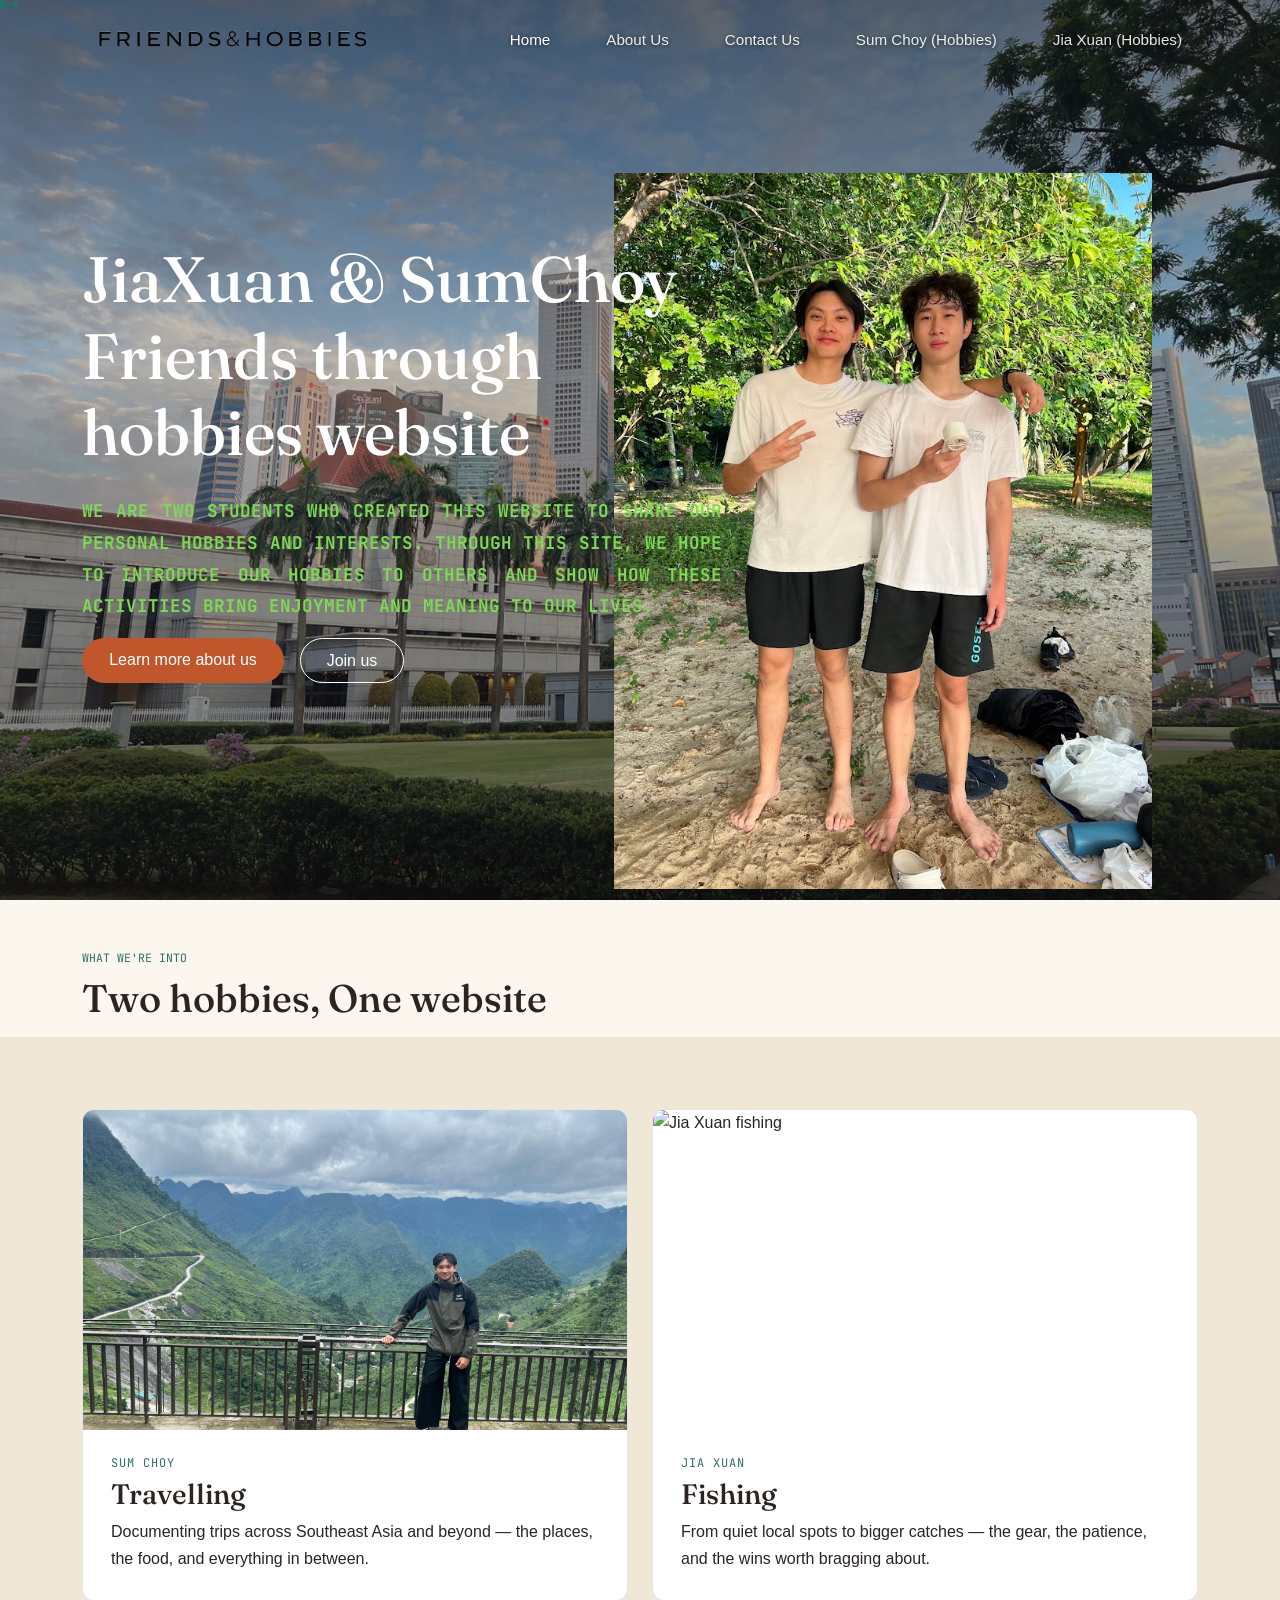
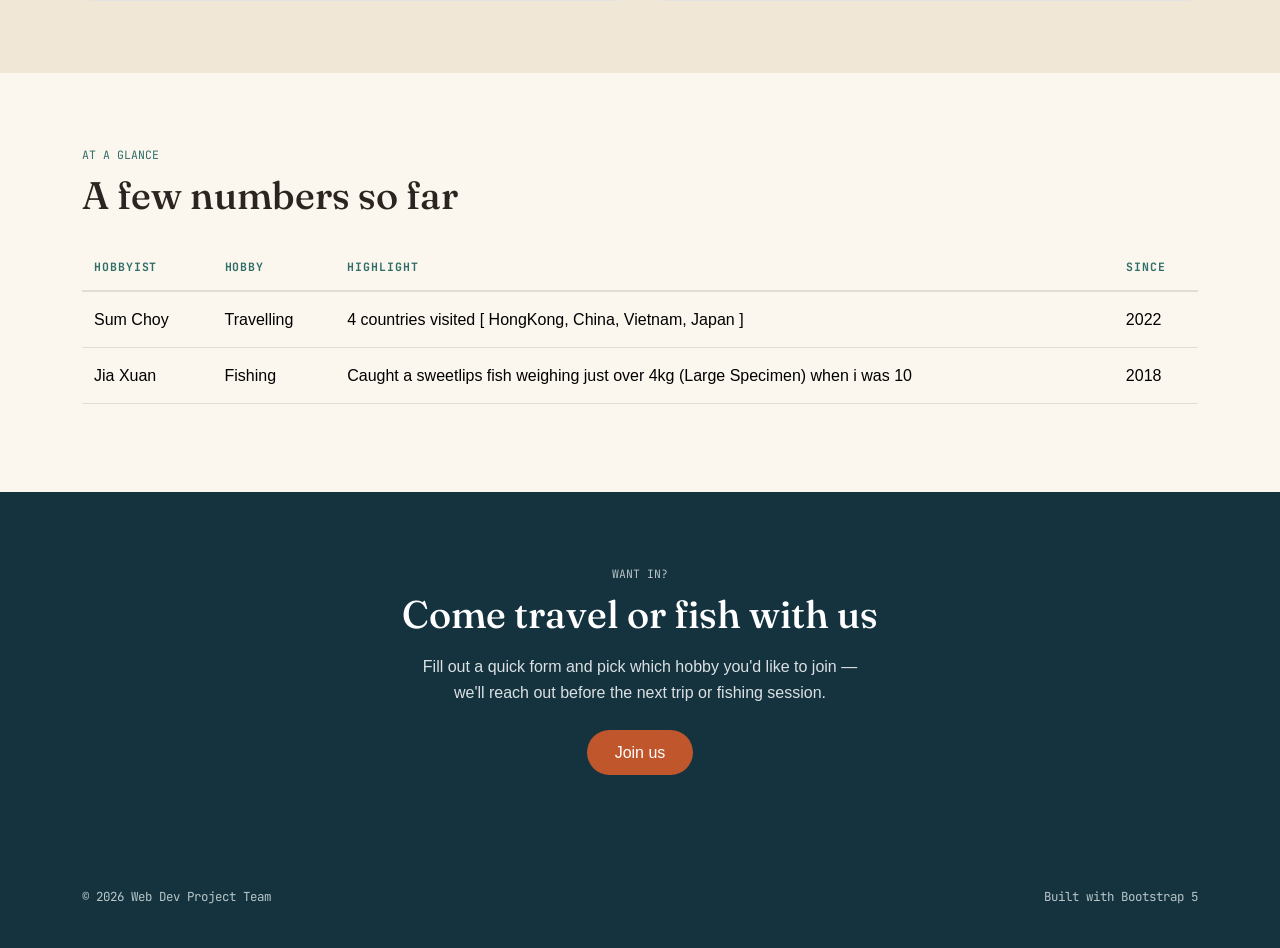
==== commit 2aa476f0: "sending latest website files" ====
--- a/index.html
+++ b/index.html
@@ -53,7 +53,7 @@
   <div class="hero-fullpage-overlay"></div>
   <img src="assets\jiaxuan-sumchoy.jpg" alt="Sum Choy and Jia Xuan" class="hero-photo-insert">
   <div class="container hero-fullpage-content">
-    <h1 class="my-4">JiaXuan &<br>SumChoy's friends through<br>hobbies website.</h1>
+    <h1 class="my-4">JiaXuan & SumChoy <br>Friends through<br>hobbies website</h1>
     <p class="manifesto-text">
       <span>We are two students who created this website to share our
       personal hobbies and interests. Through this site, we hope to
--- a/css/style.css
+++ b/css/style.css
@@ -38,23 +38,108 @@
   color: var(--teal);
 }
 
+/* FLOATING TRANSPARENT NAVBAR OVER HERO */
 .navbar-wl {
+  position: absolute !important;
+  top: 0;
+  left: 0;
+  width: 100%;
   height: 80px;
+  z-index: 1000;
+  background: transparent !important;
+  border-bottom: none !important;
   overflow: visible;
-  background: transparent;   /* was var(--nav-blue) */
-  border-bottom: none;       /* removes the terracotta separator line */
-  position: fixed;           /* floats over the photo instead of pushing content down */
-}
-.navbar-wl .navbar-brand { color: #fff !important; font-family: var(--font-display); }
+  transition: background-color 0.3s ease;
+}
+
+.navbar-wl .container,
+.navbar-wl .container-fluid {
+  height: 100%;
+}
+
+.navbar-wl .navbar-brand { 
+  color: #fff !important; 
+  font-family: var(--font-display); 
+  display: flex;
+  align-items: center;
+  height: 100%;
+}
 .navbar-wl .navbar-brand span { color: #fff; }
+
+/* BRAND LOGO STYLING */
+.navbar-logo {
+  height: 200px !important;
+  width: auto !important;
+  max-width: 400px;
+  object-fit: contain;
+  display: block;
+  position: relative;
+  z-index: 10;
+}
+
+.logo-img {
+  height: 150px;
+  width: auto;
+  max-height: 150px;
+  display: block;
+  object-fit: contain;
+}
+
+/* NAV LINKS WITH DROP SHADOW FOR VISIBILITY */
+.nav-links-group {
+  display: flex;
+  align-items: center;
+  gap: 1.5rem;
+  border: none;
+  border-radius: 0;
+  padding: 0;
+}
+
+.nav-links-group .nav-link {
+  display: inline-block;
+  text-decoration: none;
+  white-space: nowrap;
+  overflow: hidden;
+  box-sizing: content-box;
+  margin-left: 0;
+  font-size: 0.95rem;
+}
+
 .navbar-wl .nav-link {
-  color: rgba(255,255,255,0.85) !important;
-  text-shadow: 0 1px 4px rgba(0,0,0,0.4);
-}
+  color: rgba(255, 255, 255, 0.9) !important;
+  text-shadow: 0 1px 4px rgba(0, 0, 0, 0.6);
+  font-weight: 500;
+}
+
 .navbar-wl .nav-link.active,
-.navbar-wl .nav-link:hover { color: #fff !important; }
-
+.navbar-wl .nav-link:hover,
+.nav-links-group .nav-link:hover,
+.nav-links-group .nav-link:focus {
+  color: #ffffff !important;
+  text-decoration: none;
+}
+
+/* SCROLLED NAVBAR STATE */
+.navbar-wl--scrolled {
+  background-color: rgba(251, 246, 238, 0.92) !important;
+  backdrop-filter: blur(6px);
+}
+.navbar-wl--scrolled .navbar-brand,
+.navbar-wl--scrolled .navbar-brand span {
+  color: var(--ink) !important;
+}
+.navbar-wl--scrolled .nav-link {
+  color: var(--ink) !important;
+  text-shadow: none;
+}
+.navbar-wl--scrolled .nav-link:hover,
+.navbar-wl--scrolled .nav-link.active {
+  color: var(--terracotta) !important;
+}
+
+/* SECTIONS & BUTTONS */
 .hero { padding: 6.5rem 0 5rem; }
+.hero.page-hero { padding-top: 9rem; }
 
 .section { padding: 4.5rem 0; }
 .section-panel { background: var(--bg-panel); }
@@ -106,14 +191,6 @@
   font-size: 0.78rem;
 }
 
-.logo-img {
-  height: 150px;        /* Increased height to make it clearly visible */
-  width: auto;         /* Keeps proper proportions */
-  max-height: 150px;   /* Prevents navbar clipping */
-  display: block;
-  object-fit: contain;
-}
-
 .manifesto-text {
   font-family: var(--font-mono);
   font-weight: 700;
@@ -136,37 +213,7 @@
   opacity: 1;
 }
 
-.nav-links-group {
-  display: flex;
-  align-items: center;
-  gap: 1.5rem;
-  border: none;
-  border-radius: 0;
-  padding: 0;
-}
-.nav-links-group .nav-link {
-  margin-left: 0;
-  font-size: 0.95rem;
-}
-
-/* Keep the navbar itself a fixed, normal height */
-.navbar-wl {
-  height: 80px;
-  overflow: visible; /* lets the logo poke out without stretching this bar */
-}
-.navbar-wl .container {
-  height: 100%;
-}
-
-/* Big logo, without growing the navbar around it */
-.navbar-logo {
-  height: 170px;
-  width: auto;
-  display: block;
-  position: relative;
-  z-index: 10;
-}
-
+/* HERO FULLPAGE */
 .hero-fullpage {
   position: relative;
   height: 100vh;
@@ -188,13 +235,17 @@
 
 .hero-fullpage-content {
   position: relative;
-  z-index: 2;
+  z-index: 3;
   color: #fff;
 }
 .hero-fullpage-content h1 { color: #fff; }
 .hero-fullpage-content .stamp {
   color: #fff;
   border-color: rgba(255,255,255,0.6);
+}
+.hero-fullpage-content .manifesto-text,
+.hero-fullpage-content .manifesto-text p {
+  color: #7ED957;
 }
 
 .btn-wl-outline-light {
@@ -209,7 +260,6 @@
   color: var(--terracotta);
 }
 
-/* Photo positioned roughly where the buildings sit, right side of hero */
 .hero-photo-insert {
   position: absolute;
   right: 10%;
@@ -221,15 +271,7 @@
   z-index: 2;
 }
 
-/* Make sure text stays above both the overlay and the inserted photo */
-.hero-fullpage-content {
-  z-index: 3;
-}
-.hero-fullpage-content .manifesto-text,
-.hero-fullpage-content .manifesto-text p {
-  color: #7ED957; /* light green */
-}
-
+/* CARDS & TABLES */
 .hobby-card {
   background: var(--card-bg);
   border: 1px solid var(--border);
@@ -257,6 +299,7 @@
   letter-spacing: 0.08em;
   color: var(--teal);
 }
+
 .table-wl {
   --bs-table-bg: transparent;
   color: var(--ink);
@@ -279,58 +322,14 @@
   background: var(--nav-blue-dark);
   padding: 4.5rem 0;
 }
-/* Default nav state — light text over the hero photo */
-.navbar-wl {
-  transition: background-color 0.3s ease;
-}
-
-/* Once scrolled past the hero — dark text + subtle background so it stays readable */
-.navbar-wl {
-  transition: background-color 0.3s ease;
-}
-
-.navbar-wl--scrolled {
-  background-color: rgba(251, 246, 238, 0.92) !important;
-  backdrop-filter: blur(6px);
-}
-.navbar-wl--scrolled .navbar-brand,
-.navbar-wl--scrolled .navbar-brand span {
-  color: var(--ink) !important;
-}
-.navbar-wl--scrolled .nav-link {
-  color: var(--ink) !important;
-  text-shadow: none;
-}
-.navbar-wl--scrolled .nav-link:hover,
-.navbar-wl--scrolled .nav-link.active {
-  color: var(--terracotta) !important;
-}
 
 .scramble-char {
   color: var(--terracotta);
-}
-.nav-links-group .nav-link {
-  display: inline-block;
+  font-family: var(--font-mono);
   text-decoration: none;
 }
-.nav-links-group .nav-link:hover,
-.nav-links-group .nav-link:focus {
-  text-decoration: none;
-}
-.scramble-char {
-  color: var(--terracotta);
-  font-family: var(--font-mono);
-  text-decoration: none;
-}
-.nav-links-group .nav-link {
-  display: inline-block;
-  text-decoration: none;
-  white-space: nowrap;
-  overflow: hidden;
-  box-sizing: content-box;
-}
-
-/* Hide the default cursor site-wide while the fish cursor is active */
+
+/* CURSOR EFFECTS */
 .fish-cursor-active,
 .fish-cursor-active * {
   cursor: none !important;
@@ -351,7 +350,7 @@
   left: 0;
   width: 6px;
   height: 6px;
-  background: rgba(47, 110, 104, 0.5); /* your --teal color */
+  background: rgba(47, 110, 104, 0.5);
   border-radius: 50%;
   pointer-events: none;
   z-index: 9998;
@@ -369,25 +368,8 @@
     transform: translate(-50%, -50%) scale(0.2);
   }
 }
-.navbar-wl--static {
-  background-color: rgba(251, 246, 238, 0.92) !important;
-  backdrop-filter: blur(6px);
-}
-.navbar-wl--static .navbar-brand,
-.navbar-wl--static .navbar-brand span {
-  color: var(--ink) !important;
-}
-.navbar-wl--static .nav-link {
-  color: var(--ink) !important;
-  text-shadow: none;
-}
-.navbar-wl--static .nav-link:hover,
-.navbar-wl--static .nav-link.active {
-  color: var(--terracotta) !important;
-}
-.hero.page-hero {
-  padding-top: 9rem;
-}
+
+/* PROFILES & CAROUSELS */
 .profile-photo {
   width: 100%;
   height: 420px;
@@ -411,9 +393,14 @@
   border-radius: 999px;
   padding: 0.3rem 0.9rem;
 }
+
 .carousel-photo {
   height: 420px;
   object-fit: cover;
+  transition: opacity 0.4s ease;
+}
+.carousel-photo.fading {
+  opacity: 0;
 }
 
 .country-slider .carousel-control-prev,
@@ -441,7 +428,7 @@
   text-transform: uppercase;
   letter-spacing: 0.02em;
   color: var(--ink);
-  font-size: clamp(1.7rem, 3vw, 2.4rem); /* matches your h2 size */
+  font-size: clamp(1.7rem, 3vw, 2.4rem);
   font-weight: 600;
   margin-bottom: 0.75rem;
 }
@@ -475,12 +462,6 @@
 .carousel-arrow-btn:hover { background: var(--terracotta); }
 .carousel-arrow-btn.prev { left: 12px; }
 .carousel-arrow-btn.next { right: 12px; }
-.carousel-photo {
-  transition: opacity 0.4s ease;
-}
-.carousel-photo.fading {
-  opacity: 0;
-}
 
 .country-tabs {
   display: flex;
@@ -518,6 +499,7 @@
 }
 .country-title-arrow:hover { color: var(--terracotta); }
 
+/* MAP & GLOBE ELEMENTS */
 .map-frame {
   background: var(--bg-panel);
   border-radius: 20px;
@@ -527,9 +509,6 @@
 }
 .world-map-svg { width: 100%; max-width: 460px; height: auto; display: block; }
 
-/* Pins: scale the WHOLE group together using each pin's own transform-origin
-   (set inline in the HTML), instead of scaling just the teardrop shape —
-   this is the fix for the pin/hole splitting-apart bug. */
 .map-pin {
   cursor: pointer;
   position: relative;
@@ -558,7 +537,6 @@
   letter-spacing: 0.05em;
 }
 
-/* Earthy globe palette */
 .globe-sphere { fill: #DCEBD8; stroke: var(--border); stroke-width: 1.5; }
 .globe-grid { fill: none; stroke: rgba(122, 92, 58, 0.22); stroke-width: 1; }
 .globe-landmass--green { fill: #7FA65A; opacity: 0.85; }
@@ -571,13 +549,13 @@
   padding: 1.75rem;
 }
 
+/* MEDIA & GALLERIES */
 .gallery-thumb {
   border-radius: 10px;
   cursor: pointer;
   object-fit: cover;
 }
 
-/* Video panel */
 .video-panel {
   background: var(--card-bg);
   border: 1px solid var(--border);
@@ -603,7 +581,6 @@
   margin: 0.75rem 0 0;
 }
 
-/* Gallery — slow continuous horizontal auto-slide */
 .gallery-marquee-viewport { overflow: hidden; width: 100%; }
 .gallery-marquee-track {
   display: flex;
@@ -621,6 +598,7 @@
   height: 190px;
   flex-shrink: 0;
 }
+
 .video-wrapper { position: relative; }
 .video-unmute-btn {
   position: absolute;
@@ -636,26 +614,10 @@
   cursor: pointer;
 }
 .video-unmute-btn:hover { background: var(--terracotta); }
-.video-panel-hint {
-  font-family: var(--font-mono);
-  font-size: 0.78rem;
-  color: var(--ink-muted);
-  text-transform: uppercase;
-  letter-spacing: 0.04em;
-  margin: 0 0 0.6rem;
-}
-.globe-hint {
-  font-family: var(--font-mono);
-  font-size: 0.78rem;
-  color: var(--ink-muted);
-  text-transform: uppercase;
-  letter-spacing: 0.04em;
-  margin: 0 0 0.6rem;
-  text-align: center;
-}
+
 .travel-hero {
   position: relative;
-  background-image: url("assets/sumchoy-assets/image/fun-facts-about-me/nature-landscape.jpeg");
+  background-image: url("../assets/sumchoy-assets/image/fun-facts-about-me/beautiful-landscape.jpeg");
   background-size: cover;
   background-position: center;
   overflow: hidden;
@@ -663,5 +625,51 @@
 .travel-hero-overlay {
   position: absolute;
   inset: 0;
+  background: linear-gradient(180deg, rgba(20,15,10,0.45) 0%, rgba(20,15,10,0.2) 50%, rgba(20,15,10,0.5) 100%);
+}
+
+.contact-hero {
+  position: relative;
+  background-size: cover;
+  background-position: center;
+  overflow: hidden;
+  transition: background-image 0.3s ease;
+}
+.contact-hero-overlay {
+  position: absolute;
+  inset: 0;
   background: linear-gradient(180deg, rgba(20,15,10,0.6), rgba(20,15,10,0.35));
+}
+
+.section-hint-label {
+  display: inline-block;
+  font-family: var(--font-mono);
+  font-size: clamp(1.1rem, 2.4vw, 1.5rem);
+  font-weight: 600;
+  text-transform: uppercase;
+  letter-spacing: 0.03em;
+  color: var(--ink);
+  background: var(--card-bg);
+  border: 1px solid var(--border);
+  border-radius: 12px;
+  padding: 0.7rem 1.3rem;
+  margin-bottom: 1rem;
+}
+
+.link-button-row {
+  display: flex;
+  align-items: center;
+  gap: 4rem;
+  flex-wrap: wrap;
+}
+
+/* MOBILE RESPONSIVE DROPDOWN FIX */
+@media (max-width: 991.98px) {
+  .navbar-wl .navbar-collapse {
+    background: rgba(20, 15, 10, 0.92);
+    padding: 1.25rem;
+    border-radius: 12px;
+    margin-top: 0.5rem;
+    backdrop-filter: blur(8px);
+  }
 }
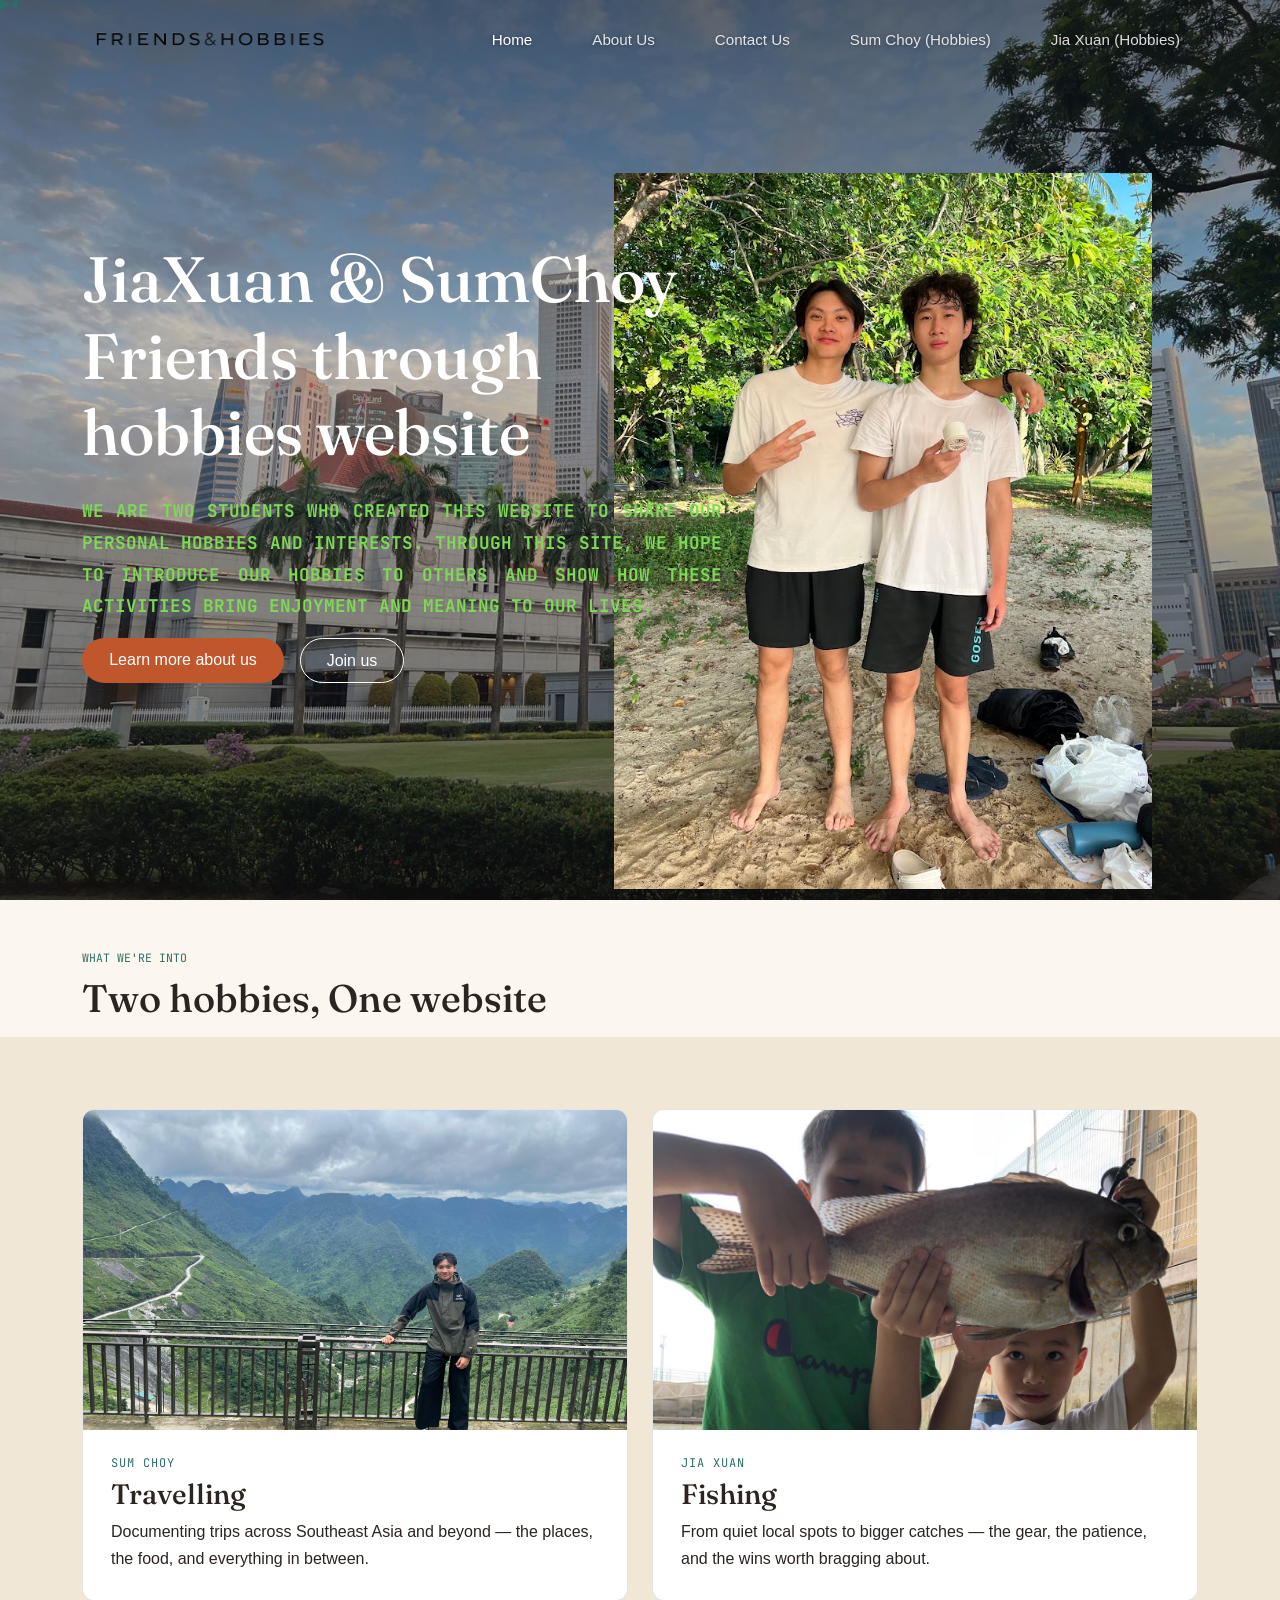
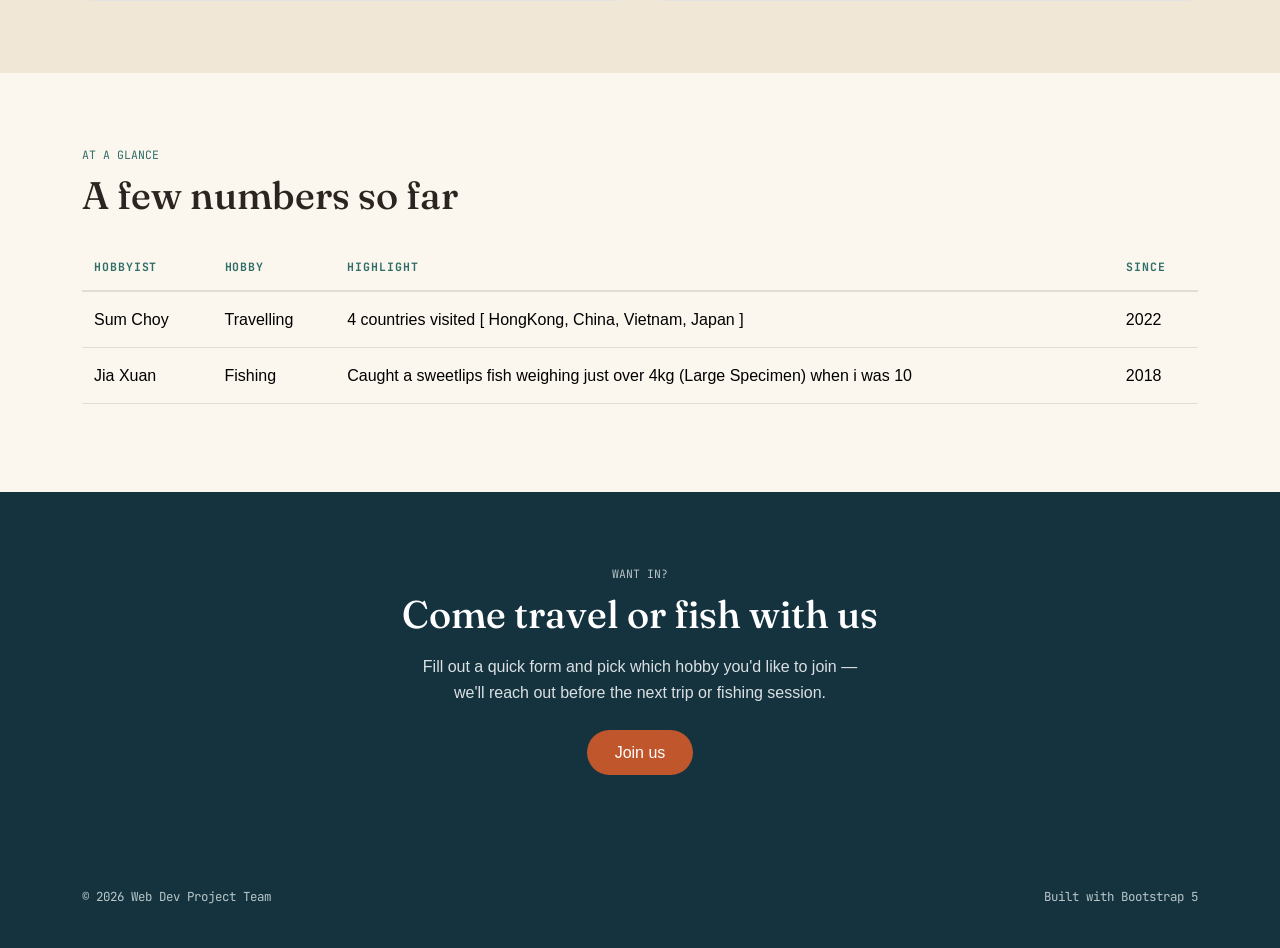
==== commit 70803bd8: "sending latest website files" ====
--- a/index.html
+++ b/index.html
@@ -100,7 +100,7 @@
       <!-- JIA XUAN — FISHING -->
       <div class="col-md-6">
         <div class="hobby-card position-relative">
-          <img src="C:\Users\kashl\Downloads\UI UX assignment website\Hobby-site-SumChoy-JiaXuan\assets\jiaxuan -assets\sweetlips.jpeg" alt="Jia Xuan fishing">
+          <img src="assets\jiaxuan-assets\sweetlips.jpeg" alt="Jia Xuan fishing">
           <div class="hobby-card-body">
             <div class="loc">Jia Xuan</div>
             <h3 class="mt-1 mb-2">Fishing</h3>
--- a/css/style.css
+++ b/css/style.css
@@ -38,108 +38,23 @@
   color: var(--teal);
 }
 
-/* FLOATING TRANSPARENT NAVBAR OVER HERO */
 .navbar-wl {
-  position: absolute !important;
-  top: 0;
-  left: 0;
-  width: 100%;
   height: 80px;
-  z-index: 1000;
-  background: transparent !important;
-  border-bottom: none !important;
   overflow: visible;
-  transition: background-color 0.3s ease;
-}
-
-.navbar-wl .container,
-.navbar-wl .container-fluid {
-  height: 100%;
-}
-
-.navbar-wl .navbar-brand { 
-  color: #fff !important; 
-  font-family: var(--font-display); 
-  display: flex;
-  align-items: center;
-  height: 100%;
-}
+  background: transparent;   /* was var(--nav-blue) */
+  border-bottom: none;       /* removes the terracotta separator line */
+  position: fixed;           /* floats over the photo instead of pushing content down */
+}
+.navbar-wl .navbar-brand { color: #fff !important; font-family: var(--font-display); }
 .navbar-wl .navbar-brand span { color: #fff; }
-
-/* BRAND LOGO STYLING */
-.navbar-logo {
-  height: 200px !important;
-  width: auto !important;
-  max-width: 400px;
-  object-fit: contain;
-  display: block;
-  position: relative;
-  z-index: 10;
-}
-
-.logo-img {
-  height: 150px;
-  width: auto;
-  max-height: 150px;
-  display: block;
-  object-fit: contain;
-}
-
-/* NAV LINKS WITH DROP SHADOW FOR VISIBILITY */
-.nav-links-group {
-  display: flex;
-  align-items: center;
-  gap: 1.5rem;
-  border: none;
-  border-radius: 0;
-  padding: 0;
-}
-
-.nav-links-group .nav-link {
-  display: inline-block;
-  text-decoration: none;
-  white-space: nowrap;
-  overflow: hidden;
-  box-sizing: content-box;
-  margin-left: 0;
-  font-size: 0.95rem;
-}
-
 .navbar-wl .nav-link {
-  color: rgba(255, 255, 255, 0.9) !important;
-  text-shadow: 0 1px 4px rgba(0, 0, 0, 0.6);
-  font-weight: 500;
-}
-
+  color: rgba(255,255,255,0.85) !important;
+  text-shadow: 0 1px 4px rgba(0,0,0,0.4);
+}
 .navbar-wl .nav-link.active,
-.navbar-wl .nav-link:hover,
-.nav-links-group .nav-link:hover,
-.nav-links-group .nav-link:focus {
-  color: #ffffff !important;
-  text-decoration: none;
-}
-
-/* SCROLLED NAVBAR STATE */
-.navbar-wl--scrolled {
-  background-color: rgba(251, 246, 238, 0.92) !important;
-  backdrop-filter: blur(6px);
-}
-.navbar-wl--scrolled .navbar-brand,
-.navbar-wl--scrolled .navbar-brand span {
-  color: var(--ink) !important;
-}
-.navbar-wl--scrolled .nav-link {
-  color: var(--ink) !important;
-  text-shadow: none;
-}
-.navbar-wl--scrolled .nav-link:hover,
-.navbar-wl--scrolled .nav-link.active {
-  color: var(--terracotta) !important;
-}
-
-/* SECTIONS & BUTTONS */
+.navbar-wl .nav-link:hover { color: #fff !important; }
+
 .hero { padding: 6.5rem 0 5rem; }
-.hero.page-hero { padding-top: 9rem; }
 
 .section { padding: 4.5rem 0; }
 .section-panel { background: var(--bg-panel); }
@@ -191,6 +106,14 @@
   font-size: 0.78rem;
 }
 
+.logo-img {
+  height: 150px;        /* Increased height to make it clearly visible */
+  width: auto;         /* Keeps proper proportions */
+  max-height: 150px;   /* Prevents navbar clipping */
+  display: block;
+  object-fit: contain;
+}
+
 .manifesto-text {
   font-family: var(--font-mono);
   font-weight: 700;
@@ -213,7 +136,37 @@
   opacity: 1;
 }
 
-/* HERO FULLPAGE */
+.nav-links-group {
+  display: flex;
+  align-items: center;
+  gap: 1.5rem;
+  border: none;
+  border-radius: 0;
+  padding: 0;
+}
+.nav-links-group .nav-link {
+  margin-left: 0;
+  font-size: 0.95rem;
+}
+
+/* Keep the navbar itself a fixed, normal height */
+.navbar-wl {
+  height: 80px;
+  overflow: visible; /* lets the logo poke out without stretching this bar */
+}
+.navbar-wl .container {
+  height: 100%;
+}
+
+/* Big logo, without growing the navbar around it */
+.navbar-logo {
+  height: 170px;
+  width: auto;
+  display: block;
+  position: relative;
+  z-index: 10;
+}
+
 .hero-fullpage {
   position: relative;
   height: 100vh;
@@ -235,17 +188,13 @@
 
 .hero-fullpage-content {
   position: relative;
-  z-index: 3;
+  z-index: 2;
   color: #fff;
 }
 .hero-fullpage-content h1 { color: #fff; }
 .hero-fullpage-content .stamp {
   color: #fff;
   border-color: rgba(255,255,255,0.6);
-}
-.hero-fullpage-content .manifesto-text,
-.hero-fullpage-content .manifesto-text p {
-  color: #7ED957;
 }
 
 .btn-wl-outline-light {
@@ -260,6 +209,7 @@
   color: var(--terracotta);
 }
 
+/* Photo positioned roughly where the buildings sit, right side of hero */
 .hero-photo-insert {
   position: absolute;
   right: 10%;
@@ -271,7 +221,15 @@
   z-index: 2;
 }
 
-/* CARDS & TABLES */
+/* Make sure text stays above both the overlay and the inserted photo */
+.hero-fullpage-content {
+  z-index: 3;
+}
+.hero-fullpage-content .manifesto-text,
+.hero-fullpage-content .manifesto-text p {
+  color: #7ED957; /* light green */
+}
+
 .hobby-card {
   background: var(--card-bg);
   border: 1px solid var(--border);
@@ -299,7 +257,6 @@
   letter-spacing: 0.08em;
   color: var(--teal);
 }
-
 .table-wl {
   --bs-table-bg: transparent;
   color: var(--ink);
@@ -322,14 +279,58 @@
   background: var(--nav-blue-dark);
   padding: 4.5rem 0;
 }
+/* Default nav state — light text over the hero photo */
+.navbar-wl {
+  transition: background-color 0.3s ease;
+}
+
+/* Once scrolled past the hero — dark text + subtle background so it stays readable */
+.navbar-wl {
+  transition: background-color 0.3s ease;
+}
+
+.navbar-wl--scrolled {
+  background-color: rgba(251, 246, 238, 0.92) !important;
+  backdrop-filter: blur(6px);
+}
+.navbar-wl--scrolled .navbar-brand,
+.navbar-wl--scrolled .navbar-brand span {
+  color: var(--ink) !important;
+}
+.navbar-wl--scrolled .nav-link {
+  color: var(--ink) !important;
+  text-shadow: none;
+}
+.navbar-wl--scrolled .nav-link:hover,
+.navbar-wl--scrolled .nav-link.active {
+  color: var(--terracotta) !important;
+}
 
 .scramble-char {
   color: var(--terracotta);
-  font-family: var(--font-mono);
+}
+.nav-links-group .nav-link {
+  display: inline-block;
   text-decoration: none;
 }
-
-/* CURSOR EFFECTS */
+.nav-links-group .nav-link:hover,
+.nav-links-group .nav-link:focus {
+  text-decoration: none;
+}
+.scramble-char {
+  color: var(--terracotta);
+  font-family: var(--font-mono);
+  text-decoration: none;
+}
+.nav-links-group .nav-link {
+  display: inline-block;
+  text-decoration: none;
+  white-space: nowrap;
+  overflow: hidden;
+  box-sizing: content-box;
+}
+
+/* Hide the default cursor site-wide while the fish cursor is active */
 .fish-cursor-active,
 .fish-cursor-active * {
   cursor: none !important;
@@ -350,7 +351,7 @@
   left: 0;
   width: 6px;
   height: 6px;
-  background: rgba(47, 110, 104, 0.5);
+  background: rgba(47, 110, 104, 0.5); /* your --teal color */
   border-radius: 50%;
   pointer-events: none;
   z-index: 9998;
@@ -368,8 +369,25 @@
     transform: translate(-50%, -50%) scale(0.2);
   }
 }
-
-/* PROFILES & CAROUSELS */
+.navbar-wl--static {
+  background-color: rgba(251, 246, 238, 0.92) !important;
+  backdrop-filter: blur(6px);
+}
+.navbar-wl--static .navbar-brand,
+.navbar-wl--static .navbar-brand span {
+  color: var(--ink) !important;
+}
+.navbar-wl--static .nav-link {
+  color: var(--ink) !important;
+  text-shadow: none;
+}
+.navbar-wl--static .nav-link:hover,
+.navbar-wl--static .nav-link.active {
+  color: var(--terracotta) !important;
+}
+.hero.page-hero {
+  padding-top: 9rem;
+}
 .profile-photo {
   width: 100%;
   height: 420px;
@@ -393,14 +411,9 @@
   border-radius: 999px;
   padding: 0.3rem 0.9rem;
 }
-
 .carousel-photo {
   height: 420px;
   object-fit: cover;
-  transition: opacity 0.4s ease;
-}
-.carousel-photo.fading {
-  opacity: 0;
 }
 
 .country-slider .carousel-control-prev,
@@ -428,7 +441,7 @@
   text-transform: uppercase;
   letter-spacing: 0.02em;
   color: var(--ink);
-  font-size: clamp(1.7rem, 3vw, 2.4rem);
+  font-size: clamp(1.7rem, 3vw, 2.4rem); /* matches your h2 size */
   font-weight: 600;
   margin-bottom: 0.75rem;
 }
@@ -462,6 +475,12 @@
 .carousel-arrow-btn:hover { background: var(--terracotta); }
 .carousel-arrow-btn.prev { left: 12px; }
 .carousel-arrow-btn.next { right: 12px; }
+.carousel-photo {
+  transition: opacity 0.4s ease;
+}
+.carousel-photo.fading {
+  opacity: 0;
+}
 
 .country-tabs {
   display: flex;
@@ -499,7 +518,6 @@
 }
 .country-title-arrow:hover { color: var(--terracotta); }
 
-/* MAP & GLOBE ELEMENTS */
 .map-frame {
   background: var(--bg-panel);
   border-radius: 20px;
@@ -509,6 +527,9 @@
 }
 .world-map-svg { width: 100%; max-width: 460px; height: auto; display: block; }
 
+/* Pins: scale the WHOLE group together using each pin's own transform-origin
+   (set inline in the HTML), instead of scaling just the teardrop shape —
+   this is the fix for the pin/hole splitting-apart bug. */
 .map-pin {
   cursor: pointer;
   position: relative;
@@ -537,6 +558,7 @@
   letter-spacing: 0.05em;
 }
 
+/* Earthy globe palette */
 .globe-sphere { fill: #DCEBD8; stroke: var(--border); stroke-width: 1.5; }
 .globe-grid { fill: none; stroke: rgba(122, 92, 58, 0.22); stroke-width: 1; }
 .globe-landmass--green { fill: #7FA65A; opacity: 0.85; }
@@ -549,13 +571,13 @@
   padding: 1.75rem;
 }
 
-/* MEDIA & GALLERIES */
 .gallery-thumb {
   border-radius: 10px;
   cursor: pointer;
   object-fit: cover;
 }
 
+/* Video panel */
 .video-panel {
   background: var(--card-bg);
   border: 1px solid var(--border);
@@ -581,24 +603,19 @@
   margin: 0.75rem 0 0;
 }
 
-.gallery-marquee-viewport { overflow: hidden; width: 100%; }
+/* Gallery — slow continuous horizontal auto-slide (JS-driven) */
+.gallery-marquee-viewport { overflow: hidden; width: 100%; position: relative; }
 .gallery-marquee-track {
   display: flex;
   gap: 1rem;
   width: max-content;
-  animation: gallery-slide 30s linear infinite;
-}
-.gallery-marquee-track:hover { animation-play-state: paused; }
-@keyframes gallery-slide {
-  from { transform: translateX(0); }
-  to { transform: translateX(-50%); }
+  will-change: transform;
 }
 .gallery-marquee-track .gallery-thumb {
   width: 260px;
   height: 190px;
   flex-shrink: 0;
 }
-
 .video-wrapper { position: relative; }
 .video-unmute-btn {
   position: absolute;
@@ -627,7 +644,6 @@
   inset: 0;
   background: linear-gradient(180deg, rgba(20,15,10,0.45) 0%, rgba(20,15,10,0.2) 50%, rgba(20,15,10,0.5) 100%);
 }
-
 .contact-hero {
   position: relative;
   background-size: cover;
@@ -640,7 +656,6 @@
   inset: 0;
   background: linear-gradient(180deg, rgba(20,15,10,0.6), rgba(20,15,10,0.35));
 }
-
 .section-hint-label {
   display: inline-block;
   font-family: var(--font-mono);
@@ -655,21 +670,21 @@
   padding: 0.7rem 1.3rem;
   margin-bottom: 1rem;
 }
-
 .link-button-row {
   display: flex;
   align-items: center;
   gap: 4rem;
   flex-wrap: wrap;
 }
-
-/* MOBILE RESPONSIVE DROPDOWN FIX */
-@media (max-width: 991.98px) {
-  .navbar-wl .navbar-collapse {
-    background: rgba(20, 15, 10, 0.92);
-    padding: 1.25rem;
-    border-radius: 12px;
-    margin-top: 0.5rem;
-    backdrop-filter: blur(8px);
-  }
+.about-hero {
+  position: relative;
+  background-size: cover;
+  background-position: center;
+  overflow: hidden;
+  transition: background-image 0.3s ease;
+}
+.about-hero-overlay  {
+  position: absolute;
+  inset: 0;
+  background: linear-gradient(180deg, rgba(20,15,10,0.6), rgba(20,15,10,0.35));
 }
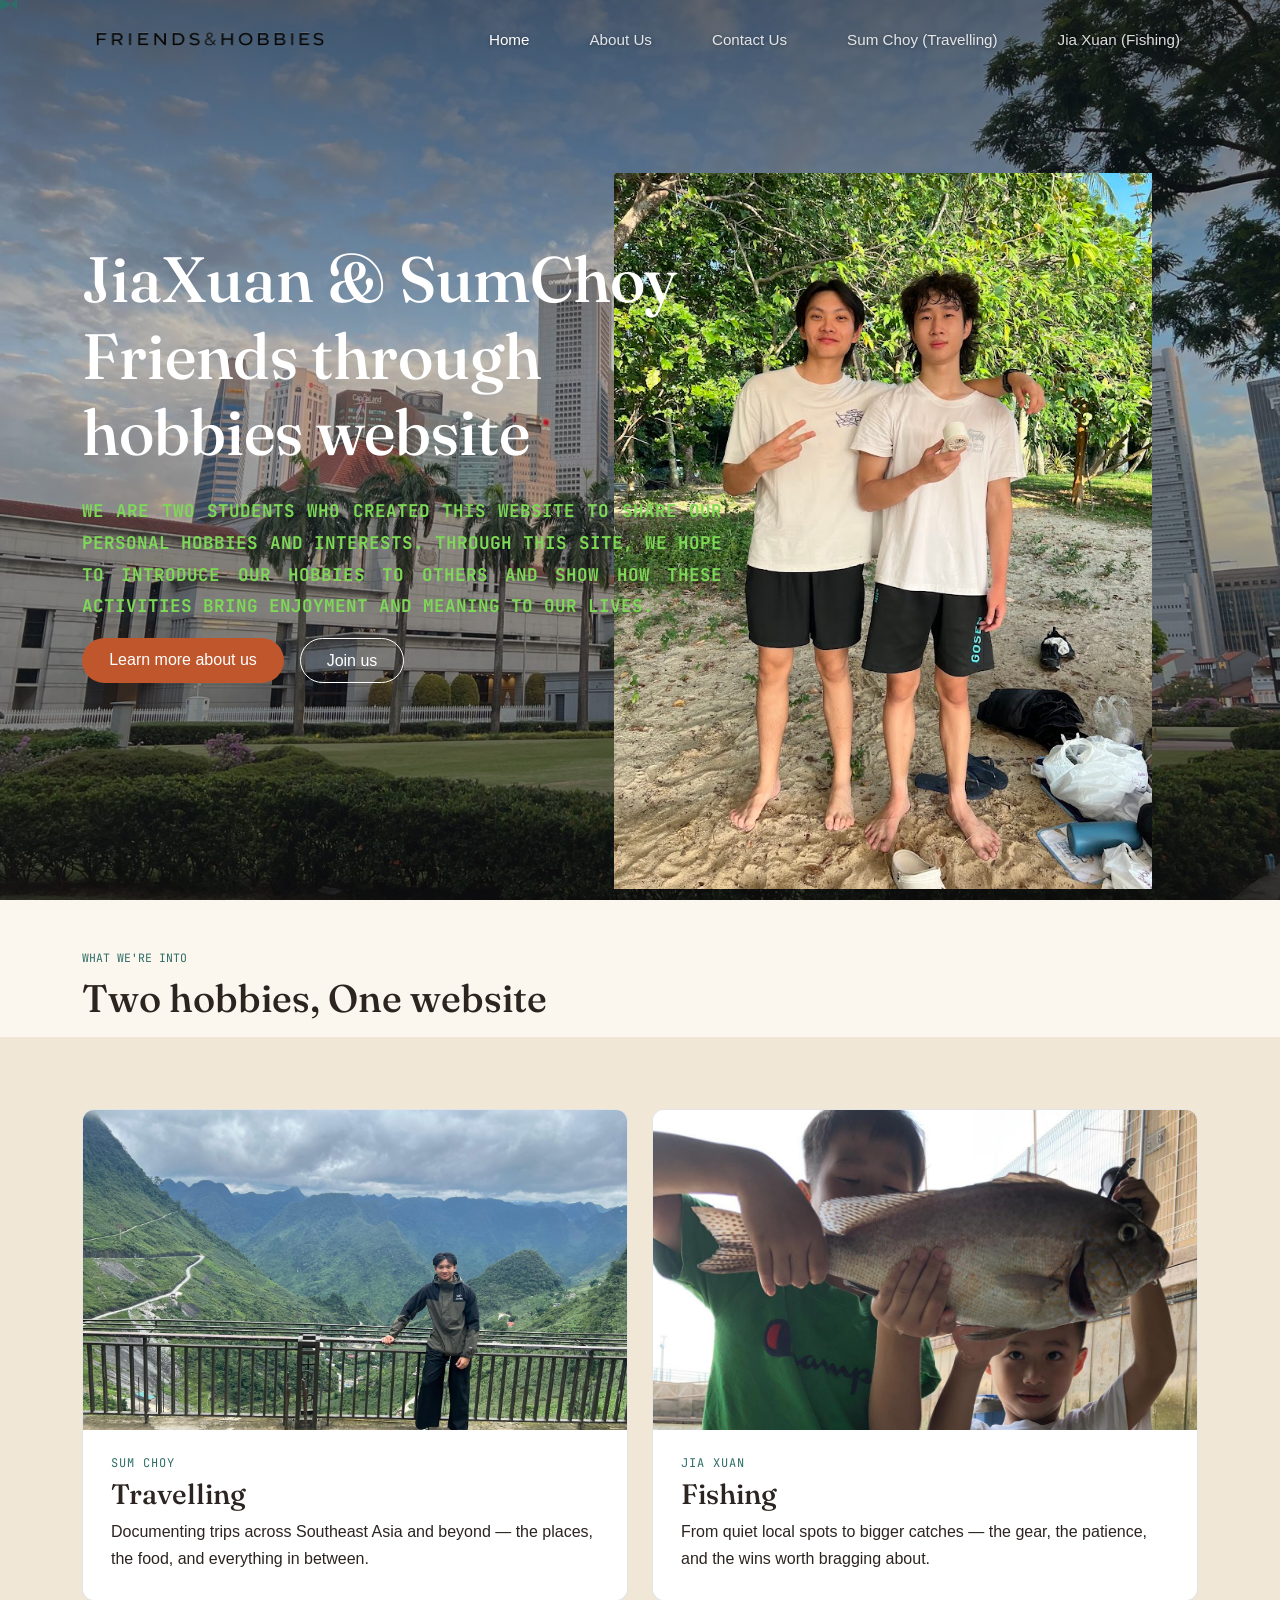
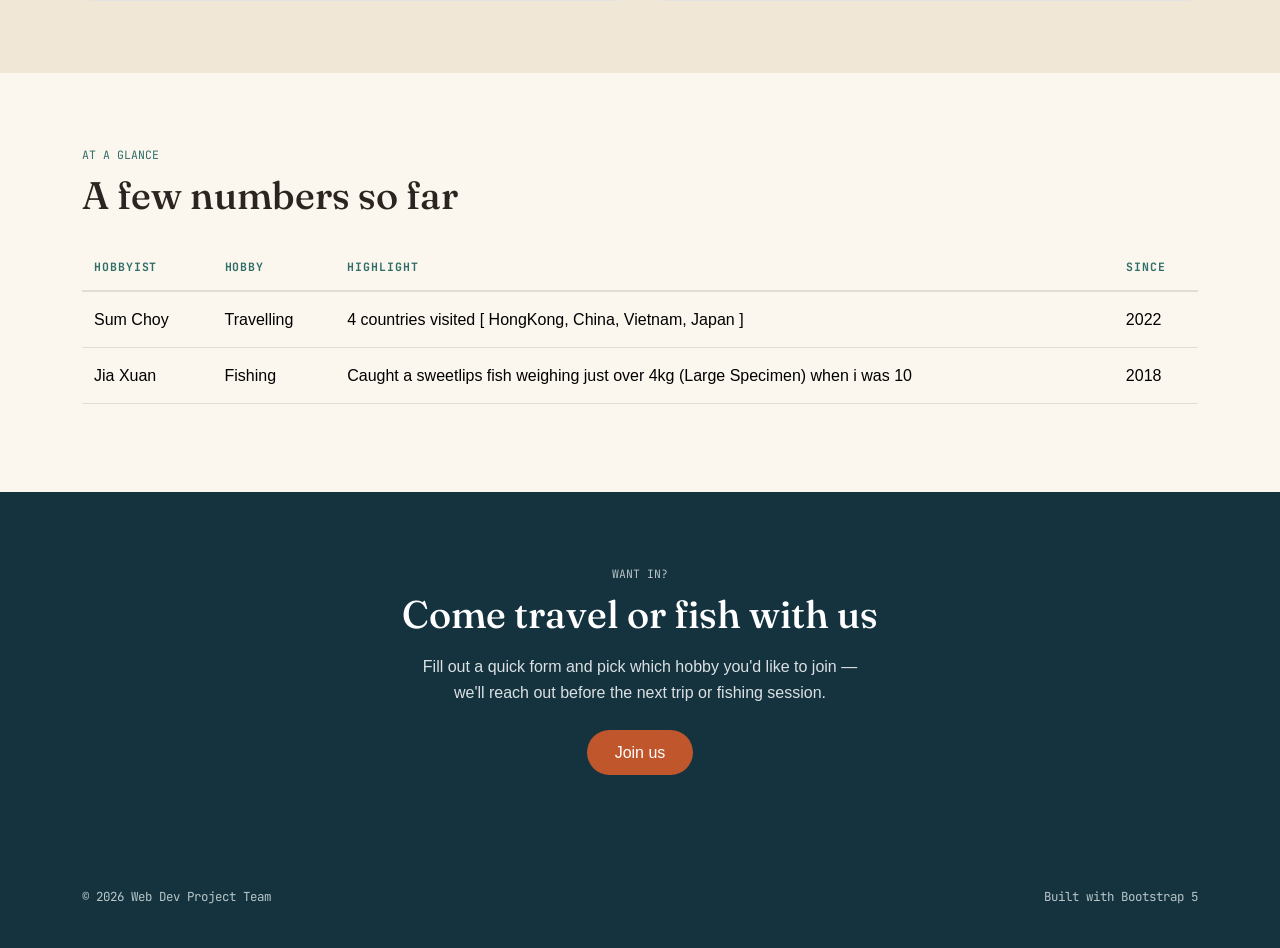
==== commit fba6648f: "sending latest website files" ====
--- a/index.html
+++ b/index.html
@@ -35,8 +35,8 @@
         <a href="index.html" class="nav-link active">Home</a>
         <a href="about.html" class="nav-link">About Us</a>
         <a href="contact.html" class="nav-link">Contact Us</a>
-        <a href="sumchoy-hobbies(1).html" class="nav-link">Sum Choy (Hobbies)</a>
-        <a href="jiaxuan-hobbies(1).html" class="nav-link">Jia Xuan (Hobbies)</a>
+        <a href="sumchoy-hobbies(1).html" class="nav-link">Sum Choy (Travelling)</a>
+        <a href="jiaxuan-hobbies(1).html" class="nav-link">Jia Xuan (Fishing)</a>
       </div>
     </div>
 
@@ -51,7 +51,7 @@
 
   <header class="hero-fullpage">
   <div class="hero-fullpage-overlay"></div>
-  <img src="assets\jiaxuan-sumchoy.jpg" alt="Sum Choy and Jia Xuan" class="hero-photo-insert">
+  <img src="assets/jiaxuan-sumchoy.jpg" alt="Sum Choy and Jia Xuan" class="hero-photo-insert">
   <div class="container hero-fullpage-content">
     <h1 class="my-4">JiaXuan & SumChoy <br>Friends through<br>hobbies website</h1>
     <p class="manifesto-text">
